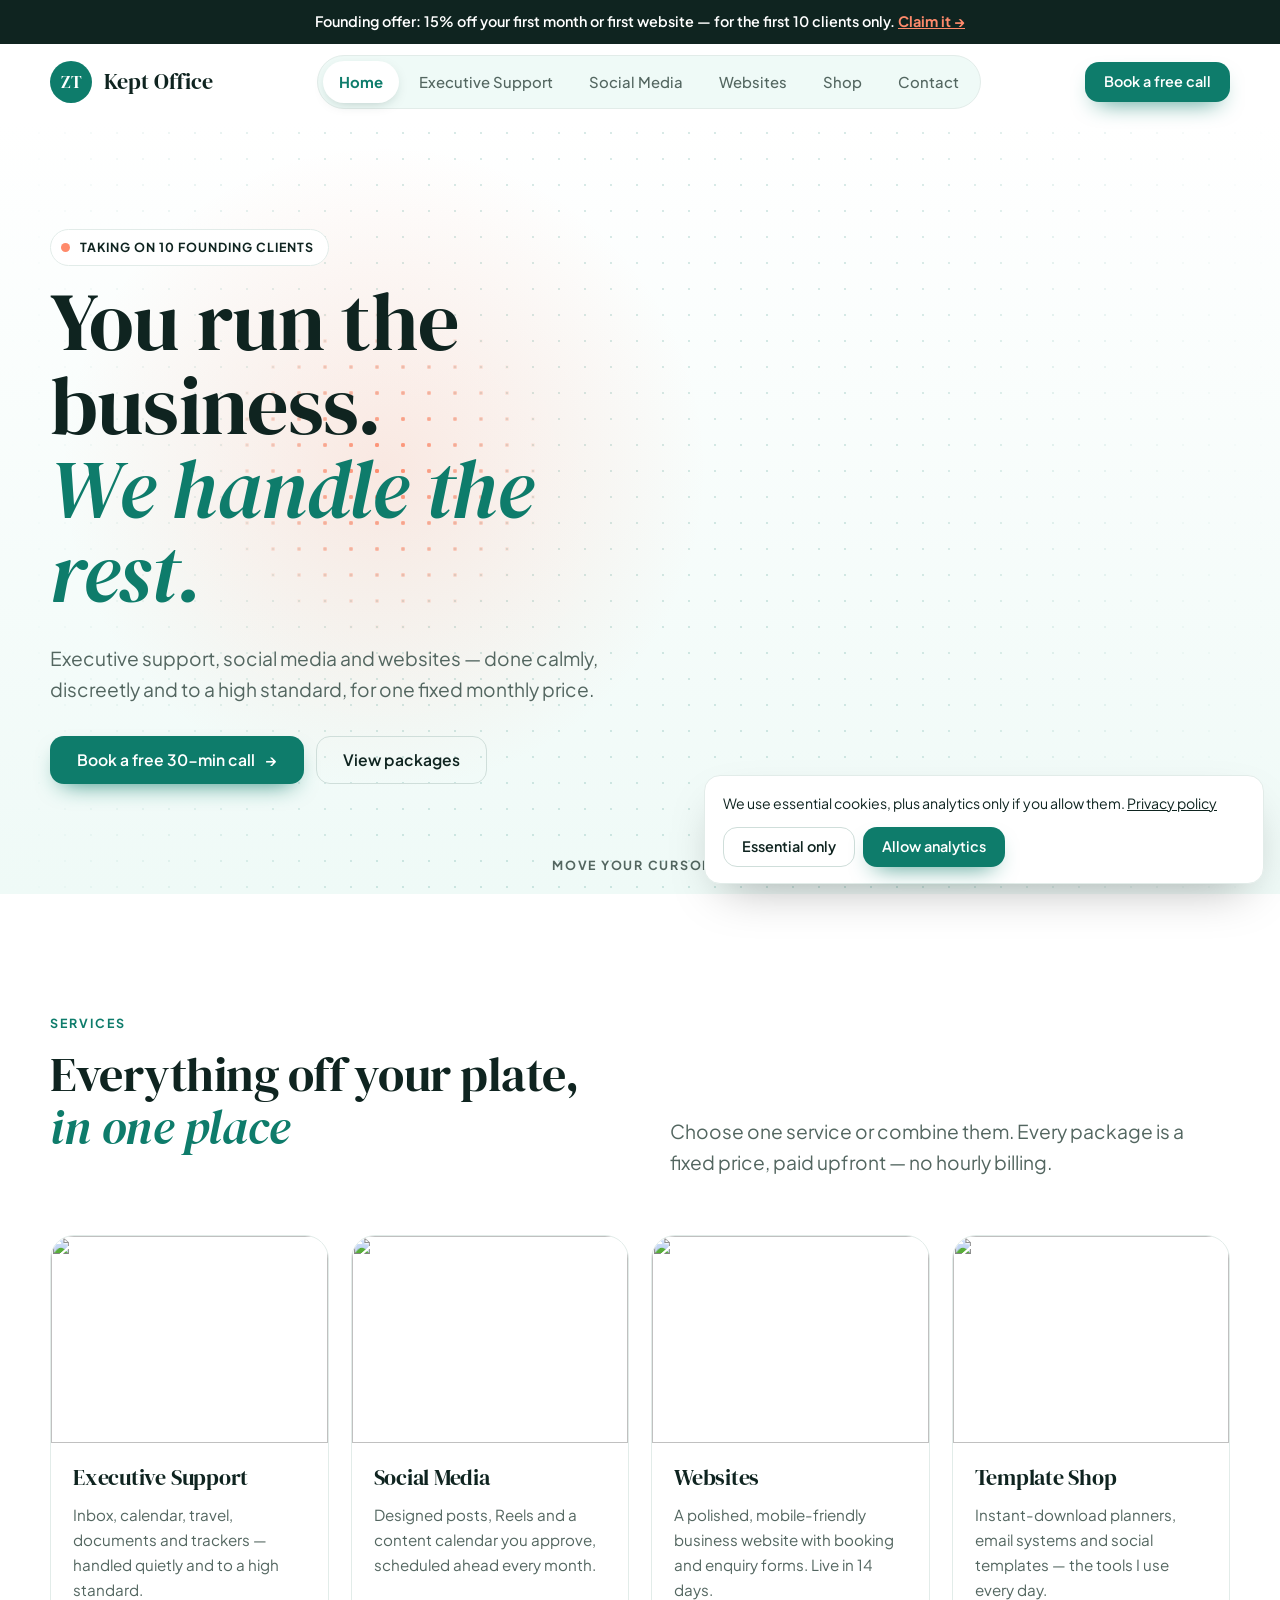
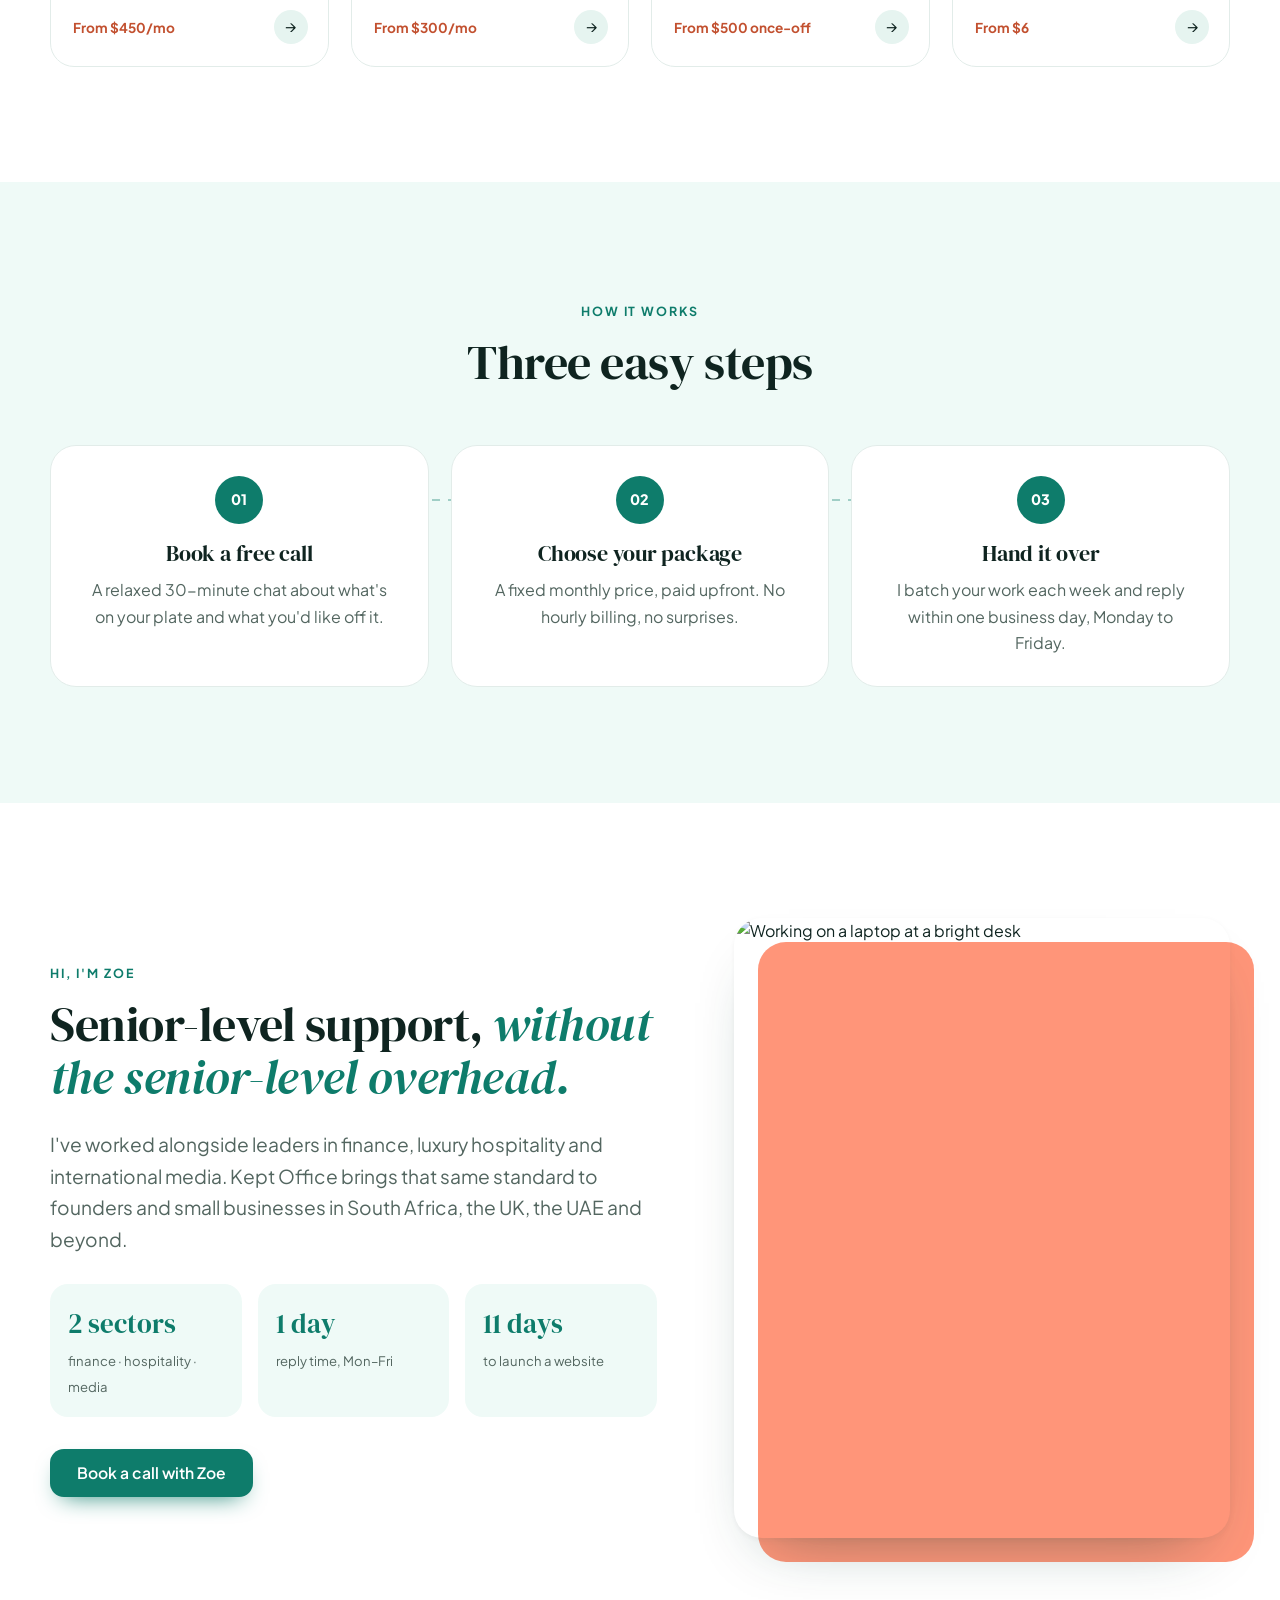
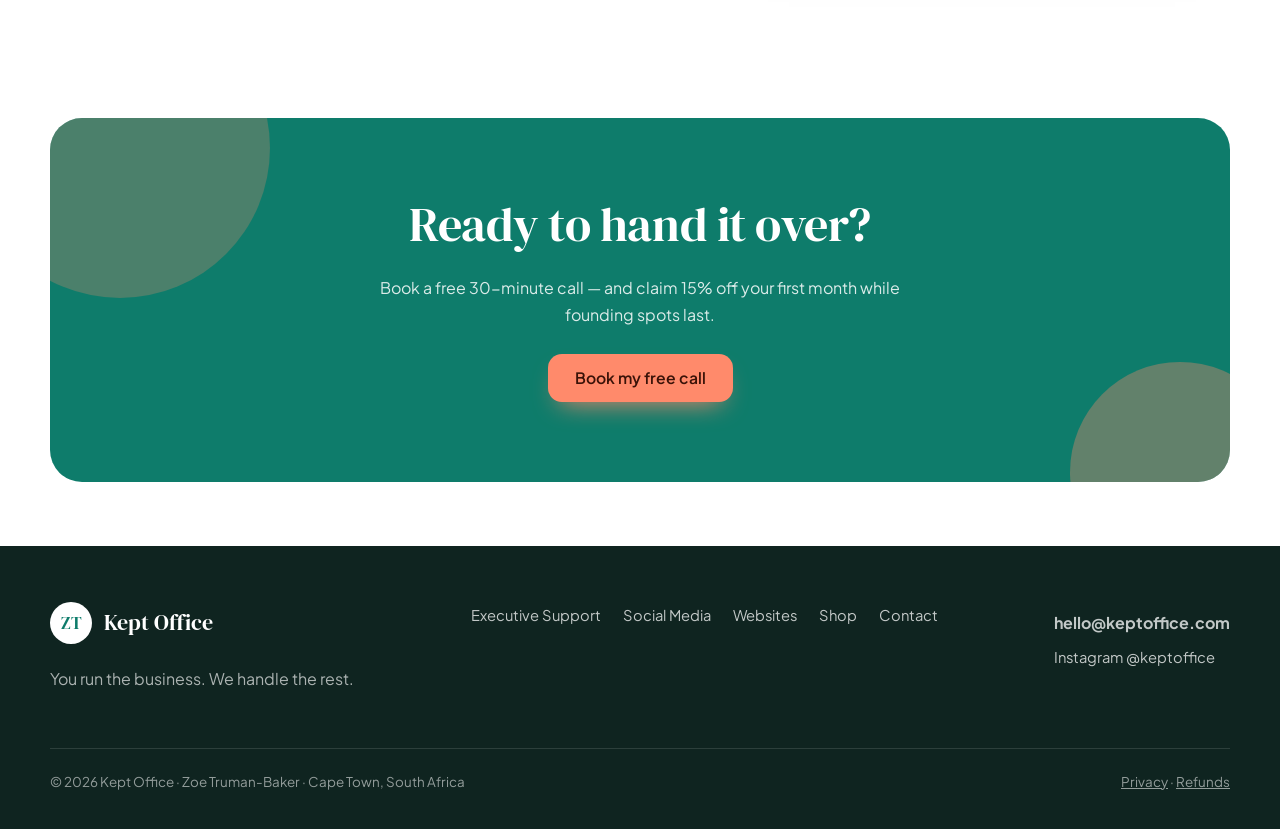
==== option-2-emerald/index.html @ e0695403 "Kept Office website: three design options built from the brief" ====
<!doctype html>
<html lang="en">
<head>
  <meta charset="utf-8">
  <meta name="viewport" content="width=device-width, initial-scale=1">
  <title>Kept Office — Executive, Social Media & Website Support</title>
  <meta name="description" content="Kept Office takes admin, social media and websites off busy business owners' plates. Fixed monthly packages, calm and discreet support from Cape Town. Book a free 30-minute call.">
  <meta property="og:title" content="Kept Office — You run the business. We handle the rest.">
  <meta property="og:description" content="Premium remote executive support, social media management, websites and templates.">
  <meta property="og:type" content="website">
  <meta name="theme-color" content="#0E7C6B">
  <link rel="icon" href="data:image/svg+xml,%3Csvg xmlns='http://www.w3.org/2000/svg' viewBox='0 0 48 48'%3E%3Ccircle cx='24' cy='24' r='24' fill='%230E7C6B'/%3E%3Ctext x='24' y='31' text-anchor='middle' font-family='Georgia' font-size='19' fill='%23fff'%3EZT%3C/text%3E%3C/svg%3E">
  <link rel="preconnect" href="https://fonts.googleapis.com">
  <link rel="preconnect" href="https://fonts.gstatic.com" crossorigin>
  <link href="https://fonts.googleapis.com/css2?family=DM+Serif+Display:ital@0;1&family=Plus+Jakarta+Sans:wght@400;500;600;700;800&display=swap" rel="stylesheet">
  <link rel="stylesheet" href="../shared/base.css">
  <link rel="stylesheet" href="styles.css">
</head>
<body>
  <a class="skip" href="#main">Skip to content</a>

  <div class="offer"><span data-offer></span> <a href="#contact" data-tab-link="contact">Claim it →</a></div>

  <header class="header">
    <div class="wrap header__row">
      <a class="logo" href="#home" data-tab-link="home" aria-label="Kept Office home">
        <svg class="logo__mark" viewBox="0 0 48 48" aria-hidden="true"><circle cx="24" cy="24" r="24" fill="currentColor"/><text x="24" y="30.5" text-anchor="middle" font-family="DM Serif Display, Georgia, serif" font-size="19" fill="#fff">ZT</text></svg>
        <span class="logo__word">Kept Office</span>
      </a>
      <nav class="nav" aria-label="Main">
        <ul>
          <li><a href="#home" data-tab-link="home">Home</a></li>
          <li><a href="#executive" data-tab-link="executive">Executive Support</a></li>
          <li><a href="#social" data-tab-link="social">Social Media</a></li>
          <li><a href="#websites" data-tab-link="websites">Websites</a></li>
          <li><a href="#shop" data-tab-link="shop">Shop</a></li>
          <li><a href="#contact" data-tab-link="contact">Contact</a></li>
        </ul>
      </nav>
      <a class="btn btn--primary btn--sm header__cta" href="#contact" data-tab-link="contact">Book a free call</a>
      <button class="nav-toggle" aria-label="Menu" aria-expanded="false"><span></span></button>
    </div>
  </header>

  <main id="main">
    <!-- ================= HOME ================= -->
    <section data-panel="home" data-title="Home">
      <!-- Interactive hero: spotlight lens + parallax cards follow the cursor -->
      <div class="hx" id="hx">
        <div class="hx__dots" aria-hidden="true"></div>
        <div class="hx__dots hx__dots--lit" aria-hidden="true"></div>
        <div class="hx__glow" aria-hidden="true"></div>

        <div class="wrap hx__inner">
          <div class="hx__content">
            <span class="eyebrow hx__eyebrow"><span class="pulse"></span> Taking on 10 founding clients</span>
            <h1 class="hx__title">You run the business. <em>We handle the rest.</em></h1>
            <p class="lede hx__lede">Executive support, social media and websites — done calmly, discreetly and to a high standard, for one fixed monthly price.</p>
            <div class="btn-row hx__btns">
              <a class="btn btn--primary" href="#contact" data-tab-link="contact">Book a free 30-min call <span aria-hidden="true">→</span></a>
              <a class="btn btn--ghost" href="#executive" data-tab-link="executive">View packages</a>
            </div>
          </div>
        </div>

        <!-- inverted copy of the text, revealed inside the cursor lens -->
        <div class="hx__lens" aria-hidden="true"><div class="wrap hx__inner" data-lens-slot></div></div>

        <div class="hx__cards" aria-hidden="true">
          <figure class="hx__card hx__card--1" data-depth="28"><img src="https://images.unsplash.com/photo-1497215728101-856f4ea42174?auto=format&fit=crop&w=700&q=80" alt=""></figure>
          <figure class="hx__card hx__card--2" data-depth="-18"><img src="https://images.unsplash.com/photo-1611162617213-7d7a39e9b1d7?auto=format&fit=crop&w=600&q=80" alt=""></figure>
          <figure class="hx__card hx__card--3" data-depth="40"><img src="https://images.unsplash.com/photo-1484480974693-6ca0a78fb36b?auto=format&fit=crop&w=600&q=80" alt=""></figure>
          <div class="hx__chip hx__chip--a" data-depth="-34"><b>✓</b> Inbox at zero</div>
          <div class="hx__chip hx__chip--b" data-depth="22"><b>16</b> posts scheduled</div>
          <div class="hx__chip hx__chip--c" data-depth="-12"><b>14</b> days to a new website</div>
        </div>
        <p class="hx__hint" aria-hidden="true">Move your cursor ✦</p>
      </div>

      <section class="section">
        <div class="wrap">
          <div class="section-head split-head">
            <div><span class="eyebrow">Services</span><h2>Everything off your plate, <em>in one place</em></h2></div>
            <p class="lede">Choose one service or combine them. Every package is a fixed price, paid upfront — no hourly billing.</p>
          </div>
          <div class="services" data-render="services"></div>
        </div>
      </section>

      <section class="section section--mint">
        <div class="wrap">
          <div class="section-head section-head--center"><span class="eyebrow">How it works</span><h2>Three easy steps</h2></div>
          <ol class="steps steps--line" data-render="steps"></ol>
        </div>
      </section>

      <section class="section">
        <div class="wrap about">
          <div class="about__copy" data-reveal>
            <span class="eyebrow">Hi, I'm Zoe</span>
            <h2>Senior-level support, <em>without the senior-level overhead.</em></h2>
            <p class="lede">I've worked alongside leaders in finance, luxury hospitality and international media. Kept Office brings that same standard to founders and small businesses in South Africa, the UK, the UAE and beyond.</p>
            <div class="stats">
              <div><b data-count="3" data-suffix=" sectors">0</b><span>finance · hospitality · media</span></div>
              <div><b data-count="1" data-suffix=" day">0</b><span>reply time, Mon–Fri</span></div>
              <div><b data-count="14" data-suffix=" days">0</b><span>to launch a website</span></div>
            </div>
            <a class="btn btn--primary" href="#contact" data-tab-link="contact">Book a call with Zoe</a>
          </div>
          <div class="about__img" data-reveal style="--d:120ms">
            <img src="https://images.unsplash.com/photo-1486312338219-ce68d2c6f44d?auto=format&fit=crop&w=1000&q=80" alt="Working on a laptop at a bright desk" loading="lazy">
          </div>
        </div>
      </section>

      <section class="section section--tight">
        <div class="wrap">
          <div class="cta-band" data-reveal>
            <h2>Ready to hand it over?</h2>
            <p>Book a free 30-minute call — and claim 15% off your first month while founding spots last.</p>
            <a class="btn btn--coral" href="#contact" data-tab-link="contact">Book my free call</a>
          </div>
        </div>
      </section>
    </section>

    <!-- ================= EXECUTIVE ================= -->
    <section data-panel="executive" data-title="Executive Support" hidden>
      <div class="page-hero">
        <div class="wrap page-hero__grid">
          <div>
            <span class="eyebrow">Executive Support</span>
            <h1>Your inbox, calendar and paperwork — <em>handled.</em></h1>
            <p class="lede">Fixed monthly packages, paid upfront. Replies within one business day, Monday to Friday.</p>
          </div>
          <div class="page-hero__img"><img src="https://images.unsplash.com/photo-1556761175-5973dc0f32e7?auto=format&fit=crop&w=900&q=80" alt="A business meeting around a table" loading="lazy"></div>
        </div>
      </div>
      <section class="section section--top0">
        <div class="wrap">
          <div class="packages" data-render="packages" data-service="executive"></div>
          <p class="note">Prices in US dollars; rand shown at about R16.80 per dollar. Month to month — cancel any time before your next month.</p>
        </div>
      </section>
      <section class="section section--mint">
        <div class="wrap faq-wrap">
          <div class="section-head"><span class="eyebrow">Good to know</span><h2>Questions, answered</h2></div>
          <div class="faq" data-render="faq" data-service="executive"></div>
        </div>
      </section>
    </section>

    <!-- ================= SOCIAL ================= -->
    <section data-panel="social" data-title="Social Media" hidden>
      <div class="page-hero">
        <div class="wrap page-hero__grid">
          <div>
            <span class="eyebrow">Social Media Management</span>
            <h1>Show up every week, <em>without lifting a finger.</em></h1>
            <p class="lede">Designed posts, Reels and captions planned a month ahead — you approve, I schedule.</p>
          </div>
          <div class="page-hero__img"><img src="https://images.unsplash.com/photo-1460925895917-afdab827c52f?auto=format&fit=crop&w=900&q=80" alt="Analytics charts on a laptop" loading="lazy"></div>
        </div>
      </div>
      <section class="section section--top0">
        <div class="wrap">
          <div class="packages" data-render="packages" data-service="social"></div>
          <p class="note">Prices in US dollars; rand shown at about R16.80 per dollar. Ad spend for Premium is paid separately.</p>
        </div>
      </section>
      <section class="section section--mint">
        <div class="wrap faq-wrap">
          <div class="section-head"><span class="eyebrow">Good to know</span><h2>Questions, answered</h2></div>
          <div class="faq" data-render="faq" data-service="social"></div>
        </div>
      </section>
    </section>

    <!-- ================= WEBSITES ================= -->
    <section data-panel="websites" data-title="Websites" hidden>
      <div class="page-hero">
        <div class="wrap page-hero__grid">
          <div>
            <span class="eyebrow">Website Design</span>
            <h1>A beautiful website, <em>live in 14 days.</em></h1>
            <p class="lede">One clear price. Mobile-friendly, easy for you to edit, and built to bring you enquiries.</p>
          </div>
          <div class="page-hero__img"><img src="https://images.unsplash.com/photo-1467232004584-a241de8bcf5d?auto=format&fit=crop&w=900&q=80" alt="A website design on a laptop screen" loading="lazy"></div>
        </div>
      </div>
      <section class="section section--top0">
        <div class="wrap web-grid">
          <div class="packages packages--single" data-render="packages" data-service="websites"></div>
          <div>
            <h3>Add-ons</h3>
            <p class="muted">Optional extras on top of your website.</p>
            <ul class="addons" data-render="addons"></ul>
          </div>
        </div>
      </section>
      <section class="section section--mint">
        <div class="wrap">
          <div class="section-head"><span class="eyebrow">Sample websites</span><h2>Recent sample builds</h2><p class="lede">Three very different sites for fictional businesses — open one to explore it in full.</p></div>
          <div class="samples" data-render="samples"></div>
        </div>
      </section>
      <section class="section">
        <div class="wrap faq-wrap">
          <div class="section-head"><span class="eyebrow">Good to know</span><h2>Questions, answered</h2></div>
          <div class="faq" data-render="faq" data-service="websites"></div>
        </div>
      </section>
    </section>

    <!-- ================= SHOP ================= -->
    <section data-panel="shop" data-title="Shop" hidden>
      <div class="page-hero page-hero--center">
        <div class="wrap">
          <span class="eyebrow">The Shop</span>
          <h1>Templates that <em>run themselves.</em></h1>
          <p class="lede">Instant downloads from $6 — the same planners, trackers and templates I use with clients.</p>
        </div>
      </div>
      <section class="section section--top0">
        <div class="wrap">
          <h2 class="h-sm">Bundles</h2>
          <div class="bundles" data-render="bundles"></div>
        </div>
      </section>
      <section class="section section--mint">
        <div class="wrap">
          <div class="shop-head"><h2 class="h-sm">All templates</h2><div class="filters" data-render="filters"></div></div>
          <div class="products" data-render="products"></div>
        </div>
      </section>
      <section class="section">
        <div class="wrap">
          <div class="lead">
            <div><span class="eyebrow">Free download</span><h2>Get the content calendar free</h2><p>A ready-to-use monthly planner for your posts. Pop in your email and it's yours.</p></div>
            <form data-form="lead" novalidate>
              <label class="sr-only" for="lead-email-2">Email address</label>
              <input id="lead-email-2" type="email" name="email" placeholder="Your email address" required autocomplete="email">
              <button class="btn btn--coral" type="submit">Send it to me</button>
              <p class="form__status" role="status"></p>
            </form>
          </div>
        </div>
      </section>
    </section>

    <!-- ================= CONTACT ================= -->
    <section data-panel="contact" data-title="Contact" hidden>
      <div class="page-hero page-hero--center">
        <div class="wrap">
          <span class="eyebrow">Contact</span>
          <h1>Let's make your week <em>lighter.</em></h1>
          <p class="lede">Book a free 30-minute discovery call, or send a message. I reply within one business day.</p>
        </div>
      </div>
      <section class="section section--top0">
        <div class="wrap contact">
          <div class="card card--emerald">
            <h2 class="h-sm">Book a free 30-minute call</h2>
            <p>Pick a time that suits you. We'll talk about what's on your plate and which package fits.</p>
            <div class="booking__slots" aria-hidden="true"><span>Mon 10:00</span><span>Tue 14:30</span><span>Wed 09:00</span><span>Thu 11:00</span><span>Fri 13:00</span><span>More…</span></div>
            <a class="btn btn--coral" data-booking href="#">Open the booking calendar</a>
            <hr>
            <p class="small">Prefer email?</p>
            <a class="contact__email" data-email href="#"></a>
          </div>
          <div class="card">
            <h2 class="h-sm">Send a message</h2>
            <form class="form" data-form="contact">
              <div class="form__row">
                <div class="field"><label for="c2-name">Your name</label><input id="c2-name" name="name" required autocomplete="name"></div>
                <div class="field"><label for="c2-email">Email</label><input id="c2-email" type="email" name="email" required autocomplete="email"></div>
              </div>
              <div class="field"><label for="c2-company">Business name <span class="muted">(optional)</span></label><input id="c2-company" name="company" autocomplete="organization"></div>
              <div class="field"><label for="c2-topic">I'm interested in</label><select id="c2-topic" name="topic" data-render="topics"></select></div>
              <div class="field"><label for="c2-msg">Message</label><textarea id="c2-msg" name="message" required placeholder="A little about your business and what you'd like help with"></textarea></div>
              <button class="btn btn--primary" type="submit">Send message</button>
              <p class="form__status" role="status"></p>
            </form>
          </div>
        </div>
      </section>
    </section>
  </main>

  <footer class="footer">
    <div class="wrap">
      <div class="footer__row">
        <div>
          <a class="logo" href="#home" data-tab-link="home">
            <svg class="logo__mark" viewBox="0 0 48 48" aria-hidden="true"><circle cx="24" cy="24" r="24" fill="currentColor"/><text x="24" y="30.5" text-anchor="middle" font-family="DM Serif Display, Georgia, serif" font-size="19" fill="#0E7C6B">ZT</text></svg>
            <span class="logo__word">Kept Office</span>
          </a>
          <p class="footer__tag">You run the business. We handle the rest.</p>
        </div>
        <ul class="footer__links">
          <li><a href="#executive" data-tab-link="executive">Executive Support</a></li>
          <li><a href="#social" data-tab-link="social">Social Media</a></li>
          <li><a href="#websites" data-tab-link="websites">Websites</a></li>
          <li><a href="#shop" data-tab-link="shop">Shop</a></li>
          <li><a href="#contact" data-tab-link="contact">Contact</a></li>
        </ul>
        <div>
          <a class="contact__email" data-email href="#"></a><br>
          <a class="footer__ig" href="https://instagram.com/keptoffice" target="_blank" rel="noopener">Instagram @keptoffice</a>
        </div>
      </div>
      <div class="footer__base">
        <span>© <span data-year></span> Kept Office · Zoe Truman-Baker · Cape Town, South Africa</span>
        <span><a href="#" data-policy="privacy">Privacy</a> · <a href="#" data-policy="refund">Refunds</a></span>
      </div>
    </div>
  </footer>

  <script src="../shared/content.js"></script>
  <script src="../shared/app.js"></script>
  <script src="hero.js"></script>
</body>
</html>
---- shared/base.css ----
/* =========================================================
   Kept Office — shared base styles
   Each design option sets the tokens in :root and adds its own look.
   ========================================================= */
*,
*::before,
*::after { box-sizing: border-box; }
[hidden] { display: none !important; }
html { -webkit-text-size-adjust: 100%; scroll-padding-top: 90px; }
body {
  margin: 0;
  font-family: "Plus Jakarta Sans", system-ui, -apple-system, "Segoe UI", sans-serif;
  font-size: 1rem;
  line-height: 1.65;
  color: var(--ink);
  background: var(--bg);
  -webkit-font-smoothing: antialiased;
  overflow-x: hidden;
}
body.modal-open { overflow: hidden; }
img, svg { display: block; max-width: 100%; }
img { height: auto; }
a { color: inherit; }
button { font: inherit; color: inherit; cursor: pointer; }
h1, h2, h3, h4 { font-family: "DM Serif Display", Georgia, serif; font-weight: 400; line-height: 1.12; margin: 0 0 .5em; letter-spacing: -.01em; }
h1 { font-size: clamp(2.6rem, 6vw, 4.6rem); }
h2 { font-size: clamp(2rem, 4vw, 3rem); }
h3 { font-size: 1.45rem; }
p { margin: 0 0 1em; }
:focus-visible { outline: 3px solid var(--focus, var(--accent)); outline-offset: 3px; border-radius: 6px; }
[tabindex="-1"]:focus { outline: none; }

.wrap { width: min(1180px, 100% - 32px); margin-inline: auto; }
.section { padding: clamp(64px, 9vw, 120px) 0; }
.eyebrow { display: inline-block; font-size: .78rem; font-weight: 700; letter-spacing: .16em; text-transform: uppercase; color: var(--accent); margin-bottom: 14px; }
.lede { font-size: clamp(1.05rem, 1.6vw, 1.2rem); color: var(--muted); max-width: 60ch; }
.section-head { max-width: 680px; margin-bottom: clamp(36px, 5vw, 56px); }
.section-head--center { text-align: center; margin-inline: auto; }
.section-head--center .lede { margin-inline: auto; }
.muted { color: var(--muted); }
.small { font-size: .88rem; }
.h-sm { font-size: clamp(1.6rem, 2.6vw, 2.1rem); }
.sr-only { position: absolute; width: 1px; height: 1px; padding: 0; margin: -1px; overflow: hidden; clip: rect(0,0,0,0); white-space: nowrap; border: 0; }
.section--tight { padding: clamp(32px, 5vw, 64px) 0; }
.section--top0 { padding-top: 0; }
.page-hero--center { text-align: center; }
.page-hero--center h1, .page-hero--center .lede { margin-inline: auto; }
.page-hero__grid { display: grid; grid-template-columns: 1.2fr .8fr; gap: 48px; align-items: center; }
.page-hero__img { border-radius: var(--radius); overflow: hidden; aspect-ratio: 4 / 3; box-shadow: var(--shadow-lg); }
.page-hero__img img { width: 100%; height: 100%; object-fit: cover; }
@media (max-width: 860px) { .page-hero__grid { grid-template-columns: 1fr; gap: 28px; } }
.web-grid { display: grid; grid-template-columns: 1fr 1fr; gap: 40px; align-items: start; }
.web-grid .packages--single { max-width: none; }
@media (max-width: 860px) { .web-grid { grid-template-columns: 1fr; } }
.shop-head { display: flex; flex-wrap: wrap; justify-content: space-between; align-items: center; gap: 8px 24px; margin-bottom: 8px; }
.shop-head .h-sm { margin: 0 0 28px; }
hr { border: 0; border-top: 1px solid var(--line); margin: 26px 0; }
.skip { position: absolute; left: -9999px; top: 8px; z-index: 999; background: var(--ink); color: var(--bg); padding: 10px 16px; border-radius: 8px; }
.skip:focus { left: 8px; }

/* ---------- Buttons ---------- */
.btn {
  display: inline-flex; align-items: center; justify-content: center; gap: 10px;
  min-height: 48px; padding: 0 26px; border-radius: var(--btn-radius, 999px);
  font-weight: 600; font-size: .98rem; text-decoration: none; border: 1.5px solid transparent;
  transition: transform .25s ease, background .25s ease, color .25s ease, box-shadow .25s ease, border-color .25s ease;
  white-space: nowrap;
}
.btn:hover { transform: translateY(-2px); }
.btn:active { transform: translateY(0); }
.btn--primary { background: var(--accent); color: var(--accent-ink); box-shadow: 0 10px 24px -12px var(--accent); }
.btn--primary:hover { background: var(--accent-hover, var(--accent)); box-shadow: 0 16px 30px -12px var(--accent); }
.btn--ghost { background: transparent; color: var(--ink); border-color: var(--line-strong, var(--line)); }
.btn--ghost:hover { border-color: var(--ink); }
.btn--sm { min-height: 40px; padding: 0 18px; font-size: .9rem; }
.btn-row { display: flex; flex-wrap: wrap; gap: 12px; }

/* ---------- Logo ---------- */
.logo { display: inline-flex; align-items: center; gap: 12px; text-decoration: none; color: var(--ink); }
.logo__mark { width: 42px; height: 42px; flex: none; }
.logo__word { font-family: "DM Serif Display", Georgia, serif; font-size: 1.35rem; line-height: 1; }
.logo__word small { display: block; font-family: "Plus Jakarta Sans", sans-serif; font-size: .62rem; letter-spacing: .22em; text-transform: uppercase; color: var(--muted); margin-top: 4px; }

/* ---------- Header + tab nav ---------- */
.header { position: sticky; top: 0; z-index: 50; background: var(--header-bg, var(--bg)); transition: box-shadow .3s ease, background .3s ease; }
.header.is-scrolled { box-shadow: 0 8px 30px -18px rgba(0,0,0,.25); }
.header__row { display: flex; align-items: center; justify-content: space-between; gap: 20px; min-height: 76px; }
.nav ul { list-style: none; margin: 0; padding: 0; display: flex; gap: 4px; }
.nav a { display: block; padding: 10px 14px; border-radius: 999px; text-decoration: none; font-size: .93rem; font-weight: 500; color: var(--muted); transition: color .2s, background .2s; }
.nav a:hover { color: var(--ink); }
.nav a.is-active { color: var(--ink); font-weight: 700; }
.nav-toggle { display: none; width: 46px; height: 46px; border-radius: 12px; border: 1px solid var(--line); background: var(--surface); align-items: center; justify-content: center; }
.nav-toggle span, .nav-toggle span::before, .nav-toggle span::after { display: block; width: 20px; height: 2px; background: var(--ink); border-radius: 2px; position: relative; transition: transform .3s, background .3s; }
.nav-toggle span::before, .nav-toggle span::after { content: ""; position: absolute; left: 0; }
.nav-toggle span::before { top: -6px; }
.nav-toggle span::after { top: 6px; }
.nav-open .nav-toggle span { background: transparent; }
.nav-open .nav-toggle span::before { transform: translateY(6px) rotate(45deg); }
.nav-open .nav-toggle span::after { transform: translateY(-6px) rotate(-45deg); }
.header__cta { flex: none; }

@media (max-width: 980px) {
  .nav-toggle { display: inline-flex; }
  .header__cta { display: none; }
  .nav { position: absolute; left: 0; right: 0; top: 100%; background: var(--header-bg, var(--bg)); border-bottom: 1px solid var(--line); box-shadow: 0 20px 30px -20px rgba(0,0,0,.25); max-height: 0; overflow: hidden; transition: max-height .4s ease; }
  .nav-open .nav { max-height: 80vh; }
  .nav ul { flex-direction: column; padding: 8px 16px 20px; }
  .nav a { padding: 14px 12px; font-size: 1.05rem; border-radius: 10px; }
}

/* ---------- Offer banner ---------- */
.offer { text-align: center; font-size: .9rem; font-weight: 600; padding: 10px 16px; background: var(--offer-bg, var(--accent)); color: var(--offer-ink, var(--accent-ink)); }
.offer a { font-weight: 700; }

/* ---------- Panels ---------- */
[data-panel].is-active { animation: panelIn .55s cubic-bezier(.2,.7,.2,1) both; }
@keyframes panelIn { from { opacity: 0; transform: translateY(14px); } to { opacity: 1; transform: none; } }
.page-hero { padding: clamp(56px, 8vw, 104px) 0 clamp(32px, 5vw, 56px); }
.page-hero h1 { font-size: clamp(2.4rem, 5.4vw, 4rem); max-width: 16ch; }

/* ---------- Reveal ---------- */
[data-reveal] { opacity: 0; transform: translateY(22px); transition: opacity .7s ease var(--d, 0ms), transform .7s cubic-bezier(.2,.7,.2,1) var(--d, 0ms); }
[data-reveal].is-visible { opacity: 1; transform: none; }

/* ---------- Service cards ---------- */
.services { display: grid; grid-template-columns: repeat(4, 1fr); gap: 22px; }
.svc { position: relative; display: flex; flex-direction: column; text-decoration: none; color: inherit; background: var(--surface); border-radius: var(--radius); overflow: hidden; border: 1px solid var(--line); transition: transform .35s ease, box-shadow .35s ease, border-color .35s; }
.svc:hover { transform: translateY(-6px); box-shadow: var(--shadow-lg); }
.svc__img { aspect-ratio: 4 / 3; overflow: hidden; }
.svc__img img { width: 100%; height: 100%; object-fit: cover; transition: transform .8s ease; }
.svc:hover .svc__img img { transform: scale(1.06); }
.svc__body { padding: 22px 22px 26px; display: flex; flex-direction: column; flex: 1; }
.svc__title { font-size: 1.4rem; }
.svc__text { color: var(--muted); font-size: .95rem; flex: 1; }
.svc__from { font-size: .85rem; font-weight: 700; color: var(--accent); }
.svc__arrow { position: absolute; right: 20px; bottom: 22px; width: 34px; height: 34px; border-radius: 50%; display: grid; place-items: center; background: var(--chip-bg); transition: transform .3s, background .3s, color .3s; }
.svc:hover .svc__arrow { transform: translateX(4px); background: var(--accent); color: var(--accent-ink); }
@media (max-width: 1080px) { .services { grid-template-columns: repeat(2, 1fr); } }
@media (max-width: 560px) { .services { grid-template-columns: 1fr; } }

/* ---------- Steps ---------- */
.steps { list-style: none; padding: 0; margin: 0; display: grid; grid-template-columns: repeat(3, 1fr); gap: 22px; counter-reset: s; }
.step { padding: 30px; border-radius: var(--radius); background: var(--surface); border: 1px solid var(--line); }
.step__n { display: inline-grid; place-items: center; width: 48px; height: 48px; border-radius: 50%; background: var(--chip-bg); color: var(--accent); font-weight: 800; font-size: .9rem; margin-bottom: 18px; }
.step__title { font-size: 1.35rem; }
.step__text { color: var(--muted); margin: 0; }
@media (max-width: 860px) { .steps { grid-template-columns: 1fr; } }

/* ---------- Packages ---------- */
.packages { display: grid; grid-template-columns: repeat(3, 1fr); gap: 22px; align-items: stretch; }
.packages--single { grid-template-columns: minmax(0, 1fr); max-width: 560px; }
.pkg { position: relative; display: flex; flex-direction: column; padding: 34px 30px 30px; border-radius: var(--radius); background: var(--surface); border: 1px solid var(--line); transition: transform .35s ease, box-shadow .35s ease; }
.pkg:hover { transform: translateY(-4px); box-shadow: var(--shadow-lg); }
.pkg--featured { border-color: var(--accent); box-shadow: var(--shadow-lg); }
.pkg__badge { position: absolute; top: -13px; left: 30px; padding: 5px 14px; border-radius: 999px; font-size: .74rem; font-weight: 700; letter-spacing: .06em; text-transform: uppercase; background: var(--accent); color: var(--accent-ink); }
.pkg__name { font-size: 1.6rem; margin-bottom: 10px; }
.pkg__price { margin: 0; display: flex; align-items: baseline; gap: 4px; }
.pkg__amt { font-family: "DM Serif Display", Georgia, serif; font-size: 3rem; line-height: 1; }
.pkg__per { color: var(--muted); font-weight: 500; }
.pkg__zar { color: var(--muted); font-size: .88rem; margin: 6px 0 22px; }
.pkg__list { list-style: none; padding: 22px 0 0; margin: 0 0 26px; border-top: 1px solid var(--line); display: grid; gap: 11px; flex: 1; }
.pkg__list li { position: relative; padding-left: 28px; font-size: .95rem; }
.pkg__list li::before { content: ""; position: absolute; left: 0; top: .32em; width: 17px; height: 17px; border-radius: 50%; background: var(--chip-bg) url("data:image/svg+xml,%3Csvg xmlns='http://www.w3.org/2000/svg' viewBox='0 0 16 16'%3E%3Cpath d='M4 8.5l2.5 2.5L12 5.5' fill='none' stroke='%23000' stroke-width='2' stroke-linecap='round' stroke-linejoin='round' opacity='.75'/%3E%3C/svg%3E") center/12px no-repeat; }
.pkg__cta { width: 100%; }
.note { font-size: .9rem; color: var(--muted); margin-top: 22px; }
@media (max-width: 980px) { .packages { grid-template-columns: 1fr; max-width: 560px; } }

/* ---------- FAQ ---------- */
.faq { display: grid; gap: 12px; max-width: 820px; }
.faq__item { border-radius: calc(var(--radius) * .7); background: var(--surface); border: 1px solid var(--line); overflow: hidden; }
.faq__item summary { list-style: none; display: flex; align-items: center; justify-content: space-between; gap: 18px; padding: 20px 24px; cursor: pointer; font-weight: 600; }
.faq__item summary::-webkit-details-marker { display: none; }
.faq__icon { position: relative; flex: none; width: 28px; height: 28px; border-radius: 50%; background: var(--chip-bg); }
.faq__icon::before, .faq__icon::after { content: ""; position: absolute; inset: 0; margin: auto; width: 11px; height: 2px; background: var(--accent); border-radius: 2px; transition: transform .3s; }
.faq__icon::after { transform: rotate(90deg); }
.faq__item[open] .faq__icon::after { transform: rotate(0); }
.faq__a { padding: 0 24px 20px; color: var(--muted); }
.faq__a p { margin: 0; }

/* ---------- Add-ons ---------- */
.addons { list-style: none; margin: 0; padding: 0; display: grid; gap: 10px; }
.addon { display: grid; grid-template-columns: 1fr auto; align-items: baseline; gap: 2px 16px; padding: 16px 20px; border-radius: calc(var(--radius) * .6); background: var(--surface); border: 1px solid var(--line); }
.addon__price { font-weight: 700; }
.addon__zar { grid-column: 2; text-align: right; color: var(--muted); font-size: .8rem; }

/* ---------- Sample sites in browser frames ---------- */
.samples { display: grid; grid-template-columns: repeat(3, 1fr); gap: 26px; }
.sample { display: block; text-decoration: none; color: inherit; }
.browser { border-radius: 14px; overflow: hidden; background: var(--surface); box-shadow: var(--shadow-lg); border: 1px solid var(--line); transition: transform .4s ease, box-shadow .4s ease; }
.sample:hover .browser { transform: translateY(-6px) rotate(-.4deg); }
.browser__bar { display: flex; align-items: center; gap: 6px; padding: 10px 12px; background: var(--chip-bg); }
.browser__bar i { width: 10px; height: 10px; border-radius: 50%; background: rgba(0,0,0,.18); }
.browser__bar i:nth-child(1) { background: #ff6058; } .browser__bar i:nth-child(2) { background: #ffbd2e; } .browser__bar i:nth-child(3) { background: #28c940; }
.browser__url { margin-left: 10px; flex: 1; font-size: .72rem; color: var(--muted); background: var(--surface); border-radius: 6px; padding: 3px 10px; overflow: hidden; text-overflow: ellipsis; white-space: nowrap; }
.browser__view { position: relative; aspect-ratio: 16 / 11; overflow: hidden; }
.browser__view img { width: 100%; height: 100%; object-fit: cover; transition: transform 6s ease; }
.sample:hover .browser__view img { transform: scale(1.08) translateY(-3%); }
.browser__mock { position: absolute; inset: 0; display: flex; flex-direction: column; justify-content: space-between; padding: 14px 16px 18px; color: #fff; background: linear-gradient(180deg, rgba(0,0,0,.45), transparent 35%, transparent 55%, rgba(0,0,0,.55)); }
.browser__nav { display: flex; justify-content: space-between; align-items: center; font-size: .72rem; gap: 8px; }
.browser__nav b { font-family: "DM Serif Display", serif; font-weight: 400; font-size: 1rem; }
.browser__head { font-family: "DM Serif Display", serif; font-size: 1.45rem; line-height: 1.1; margin: 0; max-width: 14ch; }
.sample__meta { padding: 18px 4px 0; }
.sample__meta h3 { margin-bottom: 2px; }
.sample__meta p { color: var(--muted); font-size: .9rem; margin-bottom: 8px; }
.sample__cta { font-weight: 700; font-size: .9rem; color: var(--accent); }
.sample--soon .sample__cta { color: var(--muted); }
@media (max-width: 980px) { .samples { grid-template-columns: 1fr; max-width: 520px; } }

/* ---------- Shop ---------- */
.bundles { display: grid; grid-template-columns: repeat(3, 1fr); gap: 22px; }
.bundle { position: relative; display: flex; flex-direction: column; border-radius: var(--radius); background: var(--surface); border: 1px solid var(--line); overflow: hidden; }
.bundle--featured { border-color: var(--accent); box-shadow: var(--shadow-lg); }
.bundle__preview { aspect-ratio: 300 / 170; overflow: hidden; }
.bundle__preview svg { width: 100%; height: 100%; }
.bundle__body { position: relative; padding: 26px; display: flex; flex-direction: column; flex: 1; }
.bundle__body .pkg__badge { top: -13px; left: 26px; }
.bundle__name { font-size: 1.4rem; }
.bundle__price { margin: 0 0 14px; }
.bundle__price strong { font-family: "DM Serif Display", serif; font-weight: 400; font-size: 2rem; }
.bundle__price s { color: var(--muted); margin-left: 6px; }
.bundle__list { margin: 0 0 22px; padding-left: 18px; color: var(--muted); font-size: .93rem; flex: 1; }
@media (max-width: 980px) { .bundles { grid-template-columns: 1fr; max-width: 560px; } }

.filters { display: flex; flex-wrap: wrap; gap: 10px; margin-bottom: 28px; }
.chip { min-height: 42px; padding: 0 18px; border-radius: 999px; border: 1px solid var(--line-strong, var(--line)); background: var(--surface); font-weight: 600; font-size: .9rem; transition: background .2s, color .2s, border-color .2s; }
.chip:hover { border-color: var(--ink); }
.chip.is-active { background: var(--ink); color: var(--bg); border-color: var(--ink); }

.products { display: grid; grid-template-columns: repeat(auto-fill, minmax(230px, 1fr)); gap: 20px; }
.prod { display: flex; flex-direction: column; text-align: left; padding: 0; border-radius: var(--radius); background: var(--surface); border: 1px solid var(--line); overflow: hidden; transition: transform .3s ease, box-shadow .3s ease; }
.prod:hover { transform: translateY(-5px); box-shadow: var(--shadow-lg); }
.prod__preview { display: block; aspect-ratio: 300 / 210; overflow: hidden; }
.prod__preview svg { width: 100%; height: 100%; transition: transform .6s ease; }
.prod:hover .prod__preview svg { transform: scale(1.05); }
.prod__body { display: grid; gap: 4px; padding: 16px 18px 20px; }
.prod__cat { font-size: .72rem; font-weight: 700; letter-spacing: .1em; text-transform: uppercase; color: var(--muted); }
.prod__name { font-weight: 700; line-height: 1.35; }
.prod__price { font-weight: 700; color: var(--accent); }

.lead { display: grid; grid-template-columns: 1.1fr 1fr; gap: 32px; align-items: center; padding: clamp(28px, 5vw, 52px); border-radius: calc(var(--radius) * 1.4); background: var(--lead-bg, var(--chip-bg)); }
.lead h2 { font-size: clamp(1.7rem, 3vw, 2.3rem); }
.lead form { display: flex; flex-wrap: wrap; gap: 10px; }
.lead input { flex: 1 1 220px; }
@media (max-width: 860px) { .lead { grid-template-columns: 1fr; } }

/* ---------- Forms ---------- */
.field { display: grid; gap: 6px; }
.field label { font-size: .86rem; font-weight: 600; }
input, select, textarea {
  width: 100%; font: inherit; color: var(--ink); background: var(--input-bg, var(--surface));
  border: 1.5px solid var(--line-strong, var(--line)); border-radius: 12px; padding: 13px 15px; min-height: 50px;
  transition: border-color .2s, box-shadow .2s;
}
textarea { min-height: 140px; resize: vertical; }
input:focus, select:focus, textarea:focus { outline: none; border-color: var(--accent); box-shadow: 0 0 0 4px var(--ring, rgba(0,0,0,.08)); }
.form { display: grid; gap: 16px; }
.form__row { display: grid; grid-template-columns: 1fr 1fr; gap: 16px; }
.form__status { font-size: .92rem; margin: 0; min-height: 1.4em; }
.form__status[data-state="ok"] { color: var(--ok, #187a4b); }
.form__status[data-state="err"] { color: #b42318; }
@media (max-width: 600px) { .form__row { grid-template-columns: 1fr; } }

/* ---------- Contact ---------- */
.contact { display: grid; grid-template-columns: 1fr 1.15fr; gap: 28px; align-items: start; }
.card { border-radius: var(--radius); background: var(--surface); border: 1px solid var(--line); padding: clamp(24px, 4vw, 40px); }
.booking__slots { display: grid; grid-template-columns: repeat(3, 1fr); gap: 8px; margin: 18px 0 22px; }
.booking__slots span { text-align: center; padding: 10px 6px; border-radius: 10px; background: var(--chip-bg); font-size: .85rem; font-weight: 600; }
.contact__email { display: inline-flex; gap: 10px; align-items: center; font-weight: 700; text-decoration: none; margin-top: 8px; }
@media (max-width: 900px) { .contact { grid-template-columns: 1fr; } }

/* ---------- Footer ---------- */
.footer { padding: 56px 0 36px; }
.footer__row { display: flex; flex-wrap: wrap; justify-content: space-between; gap: 28px; align-items: flex-start; }
.footer__links { display: flex; flex-wrap: wrap; gap: 8px 22px; list-style: none; padding: 0; margin: 0; }
.footer__links a { text-decoration: none; font-size: .92rem; color: var(--muted); }
.footer__links a:hover { color: var(--ink); }
.footer__base { display: flex; flex-wrap: wrap; justify-content: space-between; gap: 12px; margin-top: 40px; padding-top: 22px; border-top: 1px solid var(--line); font-size: .84rem; color: var(--muted); }
.footer__base a { color: inherit; }

/* ---------- Modal ---------- */
.modal { width: min(900px, 100% - 24px); max-height: calc(100vh - 32px); padding: 0; border: 0; border-radius: calc(var(--radius) * 1.2); background: var(--surface); color: var(--ink); box-shadow: 0 40px 80px -30px rgba(0,0,0,.5); }
.modal::backdrop { background: rgba(15, 20, 25, .55); backdrop-filter: blur(4px); }
.modal[open] { animation: modalIn .35s cubic-bezier(.2,.7,.2,1); }
@keyframes modalIn { from { opacity: 0; transform: translateY(18px) scale(.98); } to { opacity: 1; transform: none; } }
.modal__inner { position: relative; }
.modal__close { position: absolute; top: 12px; right: 12px; z-index: 2; width: 42px; height: 42px; border-radius: 50%; border: 0; background: var(--surface); box-shadow: 0 4px 14px rgba(0,0,0,.15); font-size: 1.5rem; line-height: 1; }
.pmodal { display: grid; grid-template-columns: 1.1fr 1fr; }
.pmodal__preview { background: var(--chip-bg); min-height: 320px; }
.pmodal__preview svg { width: 100%; height: 100%; }
.pmodal__info { padding: 36px 32px 32px; }
.pmodal__name { font-size: 2rem; margin: 6px 0 6px; }
.pmodal__price { font-size: 1.5rem; font-weight: 700; color: var(--accent); }
.pmodal__price small { font-size: .85rem; color: var(--muted); font-weight: 500; }
.pmodal__h { font-family: "Plus Jakarta Sans", sans-serif; font-weight: 700; font-size: .8rem; letter-spacing: .12em; text-transform: uppercase; color: var(--muted); }
.pmodal .pkg__list { border: 0; padding-top: 0; }
.pmodal__buy { width: 100%; }
.pmodal__note { font-size: .85rem; color: var(--muted); margin: 12px 0 0; }
.policy { padding: 40px 36px 28px; max-width: 640px; }
.policy__small { font-size: .85rem; color: var(--muted); }
@media (max-width: 720px) { .pmodal { grid-template-columns: 1fr; } .pmodal__preview { min-height: 0; aspect-ratio: 300 / 210; } }

/* ---------- Cookie notice ---------- */
.cookie { position: fixed; left: 16px; right: 16px; bottom: 16px; z-index: 80; max-width: 560px; margin-left: auto; display: flex; flex-wrap: wrap; align-items: center; gap: 12px 18px; padding: 16px 18px; border-radius: 16px; background: var(--surface); border: 1px solid var(--line); box-shadow: 0 20px 50px -20px rgba(0,0,0,.35); font-size: .88rem; transform: translateY(140%); transition: transform .45s cubic-bezier(.2,.7,.2,1); }
.cookie.is-in { transform: none; }
.cookie p { margin: 0; flex: 1 1 240px; }
.cookie__btns { display: flex; gap: 8px; }

@media (prefers-reduced-motion: reduce) {
  *, *::before, *::after { animation-duration: .01ms !important; animation-iteration-count: 1 !important; transition-duration: .01ms !important; scroll-behavior: auto !important; }
}
---- option-2-emerald/styles.css ----
/* =========================================================
   Option 2 — "Emerald & Coral"  ·  the brief's default palette
   with an interactive cursor hero
   ========================================================= */
:root {
  --bg: #ffffff;
  --surface: #ffffff;
  --ink: #0f2420;
  --muted: #536660;
  --line: #e2ece9;
  --line-strong: #cfdeda;
  --accent: #0e7c6b;
  --accent-hover: #0a6658;
  --accent-ink: #ffffff;
  --coral: #ff8a6b;
  --coral-ink: #3a1208;
  --mint: #effaf7;
  --chip-bg: #e6f4f0;
  --lead-bg: #0e7c6b;
  --radius: 26px;
  --btn-radius: 14px;
  --shadow-lg: 0 30px 60px -34px rgba(14, 60, 52, .45), 0 2px 6px rgba(14, 60, 52, .05);
  --ring: rgba(14, 124, 107, .16);
  --offer-bg: #0f2420;
  --offer-ink: #ffffff;
  --pv-a: #0e7c6b; --pv-b: #ff8a6b; --pv-bg: #e6f4f0; --pv-line: #cfe3dd; --pv-paper: #fff;
  --header-bg: rgba(255, 255, 255, .88);
}
.offer a { color: var(--coral); }
.header { backdrop-filter: blur(14px); -webkit-backdrop-filter: blur(14px); }
.header.is-scrolled { box-shadow: 0 1px 0 var(--line), 0 14px 30px -24px rgba(14,60,52,.5); }
.logo__mark { color: var(--accent); }
.footer .logo__mark { color: #fff; }

/* Segmented tab menu */
@media (min-width: 981px) {
  .nav ul { background: var(--mint); padding: 5px; border-radius: 999px; border: 1px solid var(--line); }
  .nav a { padding: 9px 16px; }
  .nav a.is-active { background: #fff; color: var(--accent); box-shadow: 0 4px 14px -6px rgba(14,60,52,.35); }
}
.nav a.is-active { color: var(--accent); }

h1 em, h2 em { font-style: italic; color: var(--accent); }
.btn--coral { background: var(--coral); color: var(--coral-ink); box-shadow: 0 12px 26px -12px var(--coral); }
.btn--coral:hover { background: #ff7754; }
.section--mint { background: var(--mint); }

/* ================= Interactive hero ================= */
.hx {
  --x: 30%; --y: 45%; --r: 0px;
  position: relative; isolation: isolate; overflow: hidden;
  display: flex; align-items: center;
  min-height: min(86vh, 800px);
  background: linear-gradient(180deg, #fff 0%, var(--mint) 100%);
  cursor: crosshair;
}
.hx__inner { position: relative; z-index: 1; width: min(1180px, 100% - 32px); padding: clamp(56px, 8vw, 110px) 0; }
.hx__content { max-width: 600px; }
.hx__title { font-size: clamp(2.8rem, 6.4vw, 5.2rem); line-height: 1.02; margin-bottom: .35em; }
.hx__title em { display: block; }
.hx__lede { margin-bottom: 30px; }
.hx__eyebrow { display: inline-flex; align-items: center; gap: 10px; padding: 7px 14px 7px 10px; border-radius: 999px; background: #fff; border: 1px solid var(--line); letter-spacing: .08em; color: var(--ink); }
.pulse { width: 9px; height: 9px; border-radius: 50%; background: var(--coral); box-shadow: 0 0 0 0 rgba(255,138,107,.6); animation: pulse 2s infinite; }
@keyframes pulse { 70% { box-shadow: 0 0 0 10px rgba(255,138,107,0); } 100% { box-shadow: 0 0 0 0 rgba(255,138,107,0); } }

.hx__dots, .hx__glow { position: absolute; inset: 0; pointer-events: none; z-index: 0; }
.hx__dots { background-image: radial-gradient(rgba(14,124,107,.16) 1.3px, transparent 1.5px); background-size: 26px 26px; -webkit-mask-image: linear-gradient(90deg, transparent, #000 30%, #000 70%, transparent); mask-image: linear-gradient(90deg, transparent, #000 30%, #000 70%, transparent); }
.hx__dots--lit { background-image: radial-gradient(var(--coral) 2px, transparent 2.3px); -webkit-mask-image: radial-gradient(circle 240px at var(--x) var(--y), #000 0%, transparent 70%); mask-image: radial-gradient(circle 240px at var(--x) var(--y), #000 0%, transparent 70%); }
.hx__glow { background: radial-gradient(520px circle at var(--x) var(--y), rgba(255,138,107,.18), transparent 62%); }

/* The lens: an inverted emerald copy clipped to a circle at the cursor */
.hx__lens {
  position: absolute; inset: 0; z-index: 2; display: flex; align-items: center; justify-content: center;
  pointer-events: none; color: #fff;
  background: radial-gradient(circle at var(--x) var(--y), #13917d 0%, var(--accent) 60%);
  clip-path: circle(var(--r) at var(--x) var(--y));
  -webkit-clip-path: circle(var(--r) at var(--x) var(--y));
}
.hx > .hx__inner { margin-inline: auto; }
.hx__lens .hx__inner { margin-inline: auto; }
.hx__lens .hx__title { color: #fff; }
.hx__lens .hx__title em { color: var(--coral); }
.hx__lens .lede { color: rgba(255,255,255,.88); }
.hx__lens .hx__eyebrow { background: rgba(255,255,255,.12); border-color: rgba(255,255,255,.3); color: #fff; }
.hx__lens .btn--primary { background: var(--coral); color: var(--coral-ink); box-shadow: none; }
.hx__lens .btn--ghost { color: #fff; border-color: rgba(255,255,255,.6); }

/* Floating parallax cards */
.hx__cards { position: absolute; inset: 0; z-index: 3; pointer-events: none; }
.hx__card, .hx__chip { position: absolute; margin: 0; will-change: transform; transition: transform .08s linear; }
.hx__card { border-radius: 22px; overflow: hidden; box-shadow: 0 34px 60px -28px rgba(14,60,52,.55); border: 6px solid #fff; animation: cardIn 1s cubic-bezier(.2,.7,.2,1) both; }
.hx__card img { width: 100%; height: 100%; object-fit: cover; }
.hx__card--1 { width: clamp(220px, 21vw, 310px); aspect-ratio: 4 / 5; right: max(4vw, calc((100vw - 1180px) / 2)); top: 11%; animation-delay: .15s; }
.hx__card--2 { width: clamp(150px, 13vw, 200px); aspect-ratio: 1; right: calc(max(4vw, (100vw - 1180px) / 2) + clamp(230px, 22vw, 330px)); top: 52%; animation-delay: .3s; }
.hx__card--3 { width: clamp(160px, 15vw, 230px); aspect-ratio: 4 / 3; right: calc(max(4vw, (100vw - 1180px) / 2) - 10px); bottom: 7%; animation-delay: .45s; }
.hx__chip { display: inline-flex; align-items: center; gap: 10px; padding: 11px 16px; border-radius: 14px; background: #fff; box-shadow: 0 18px 40px -18px rgba(14,60,52,.45); font-size: .88rem; font-weight: 600; white-space: nowrap; animation: cardIn 1s cubic-bezier(.2,.7,.2,1) both; }
.hx__chip b { display: grid; place-items: center; min-width: 30px; height: 30px; padding: 0 6px; border-radius: 9px; background: var(--chip-bg); color: var(--accent); font-weight: 800; }
.hx__chip--a { right: calc(max(4vw, (100vw - 1180px) / 2) + clamp(200px, 19vw, 280px)); top: 18%; animation-delay: .55s; }
.hx__chip--b { right: calc(max(4vw, (100vw - 1180px) / 2) - 16px); top: 56%; animation-delay: .65s; }
.hx__chip--b b { background: #ffe8e1; color: #c2502f; }
.hx__chip--c { right: calc(max(4vw, (100vw - 1180px) / 2) + clamp(240px, 23vw, 340px)); bottom: 12%; animation-delay: .75s; }
@keyframes cardIn { from { opacity: 0; translate: 0 30px; scale: .94; } to { opacity: 1; translate: 0 0; scale: 1; } }
.hx__hint { position: absolute; z-index: 4; left: 50%; bottom: 18px; translate: -50% 0; margin: 0; font-size: .78rem; font-weight: 700; letter-spacing: .14em; text-transform: uppercase; color: var(--muted); transition: opacity .6s; animation: hint 2.4s ease-in-out infinite; }
.hx__hint.is-gone { opacity: 0; }
@keyframes hint { 50% { translate: -50% -5px; } }
.hx__title, .hx__lede, .hx__btns, .hx__eyebrow { animation: rise .9s cubic-bezier(.2,.7,.2,1) both; }
.hx__lede { animation-delay: .1s; } .hx__btns { animation-delay: .2s; }
@keyframes rise { from { opacity: 0; transform: translateY(24px); } to { opacity: 1; transform: none; } }

@media (max-width: 1100px) { .hx__card--2, .hx__chip--c { display: none; } .hx__content { max-width: 520px; } }
@media (max-width: 900px) {
  .hx { min-height: 0; cursor: auto; }
  .hx__cards { position: relative; inset: auto; height: 0; }
  .hx__card, .hx__chip--a, .hx__chip--b { display: none; }
  .hx__hint { display: none; }
  .hx__content { max-width: none; }
}
@media (hover: none) { .hx { cursor: auto; } .hx__hint { display: none; } }

/* ================= Home sections ================= */
.split-head { display: grid; grid-template-columns: 1fr 1fr; gap: 24px 60px; align-items: end; max-width: none; }
.split-head .lede { margin: 0; }
@media (max-width: 860px) { .split-head { grid-template-columns: 1fr; } }
.svc { border-radius: 24px; }
.svc__from { color: #c2502f; }
.steps--line { position: relative; }
.steps--line::before { content: ""; position: absolute; top: 54px; left: 8%; right: 8%; height: 2px; background: repeating-linear-gradient(90deg, var(--accent) 0 8px, transparent 8px 16px); opacity: .35; }
.steps--line .step { position: relative; text-align: center; background: #fff; }
.steps--line .step__n { background: var(--accent); color: #fff; }
@media (max-width: 860px) { .steps--line::before { display: none; } }

.about { display: grid; grid-template-columns: 1.1fr .9fr; gap: clamp(32px, 6vw, 80px); align-items: center; }
.about__img img { width: 100%; aspect-ratio: 4 / 5; object-fit: cover; border-radius: 28px; box-shadow: var(--shadow-lg); }
.about__img { position: relative; }
.about__img::before { content: ""; position: absolute; inset: 24px -24px -24px 24px; border-radius: 28px; background: var(--coral); opacity: .9; z-index: -1; }
.stats { display: grid; grid-template-columns: repeat(3, 1fr); gap: 16px; margin: 28px 0 32px; }
.stats div { padding: 18px; border-radius: 18px; background: var(--mint); }
.stats b { display: block; font-family: "DM Serif Display", serif; font-weight: 400; font-size: 1.7rem; color: var(--accent); }
.stats span { font-size: .82rem; color: var(--muted); }
@media (max-width: 860px) { .about { grid-template-columns: 1fr; } .about__img { order: -1; margin-right: 24px; } }
@media (max-width: 520px) { .stats { grid-template-columns: 1fr; } }

.cta-band { position: relative; overflow: hidden; text-align: center; padding: clamp(40px, 7vw, 80px) 24px; border-radius: 32px; background: var(--accent); color: #fff; }
.cta-band::before, .cta-band::after { content: ""; position: absolute; border-radius: 50%; background: var(--coral); opacity: .25; }
.cta-band::before { width: 300px; height: 300px; left: -80px; top: -120px; }
.cta-band::after { width: 220px; height: 220px; right: -60px; bottom: -100px; opacity: .35; }
.cta-band h2 { color: #fff; position: relative; }
.cta-band p { color: rgba(255,255,255,.85); max-width: 46ch; margin: 0 auto 26px; position: relative; }
.cta-band .btn { position: relative; }

/* ================= Inner pages ================= */
.page-hero { background: linear-gradient(180deg, var(--mint) 0%, #fff 100%); }
.page-hero__img { border-radius: 28px; }
.faq-wrap { display: grid; grid-template-columns: .8fr 1.2fr; gap: 40px; align-items: start; }
@media (max-width: 860px) { .faq-wrap { grid-template-columns: 1fr; } }
.pkg--featured { background: linear-gradient(180deg, #fff, var(--mint)); }
.pkg__badge { background: var(--coral); color: var(--coral-ink); }
.chip.is-active { background: var(--accent); border-color: var(--accent); color: #fff; }
.prod__price { color: var(--accent); }
.lead { color: #fff; }
.lead .eyebrow { color: var(--coral); }
.lead h2 { color: #fff; }
.lead p { color: rgba(255,255,255,.85); }
.lead input { border-color: transparent; }
.lead .form__status[data-state="ok"] { color: #c9f3e8; }
.card--emerald { background: var(--accent); color: #fff; border-color: var(--accent); }
.card--emerald h2 { color: #fff; }
.card--emerald .booking__slots span { background: rgba(255,255,255,.14); }
.card--emerald hr { border-top-color: rgba(255,255,255,.2); }
.card--emerald .contact__email { color: #fff; }
.contact__email { color: var(--accent); }

.footer { background: var(--ink); color: #fff; }
.footer .logo { color: #fff; }
.footer__tag { color: rgba(255,255,255,.65); margin-top: 14px; }
.footer__links a, .footer .contact__email, .footer__ig { color: rgba(255,255,255,.75); }
.footer__links a:hover { color: var(--coral); }
.footer__ig { display: inline-block; margin-top: 8px; text-decoration: none; font-size: .92rem; }
.footer__base { border-top-color: rgba(255,255,255,.12); color: rgba(255,255,255,.55); }
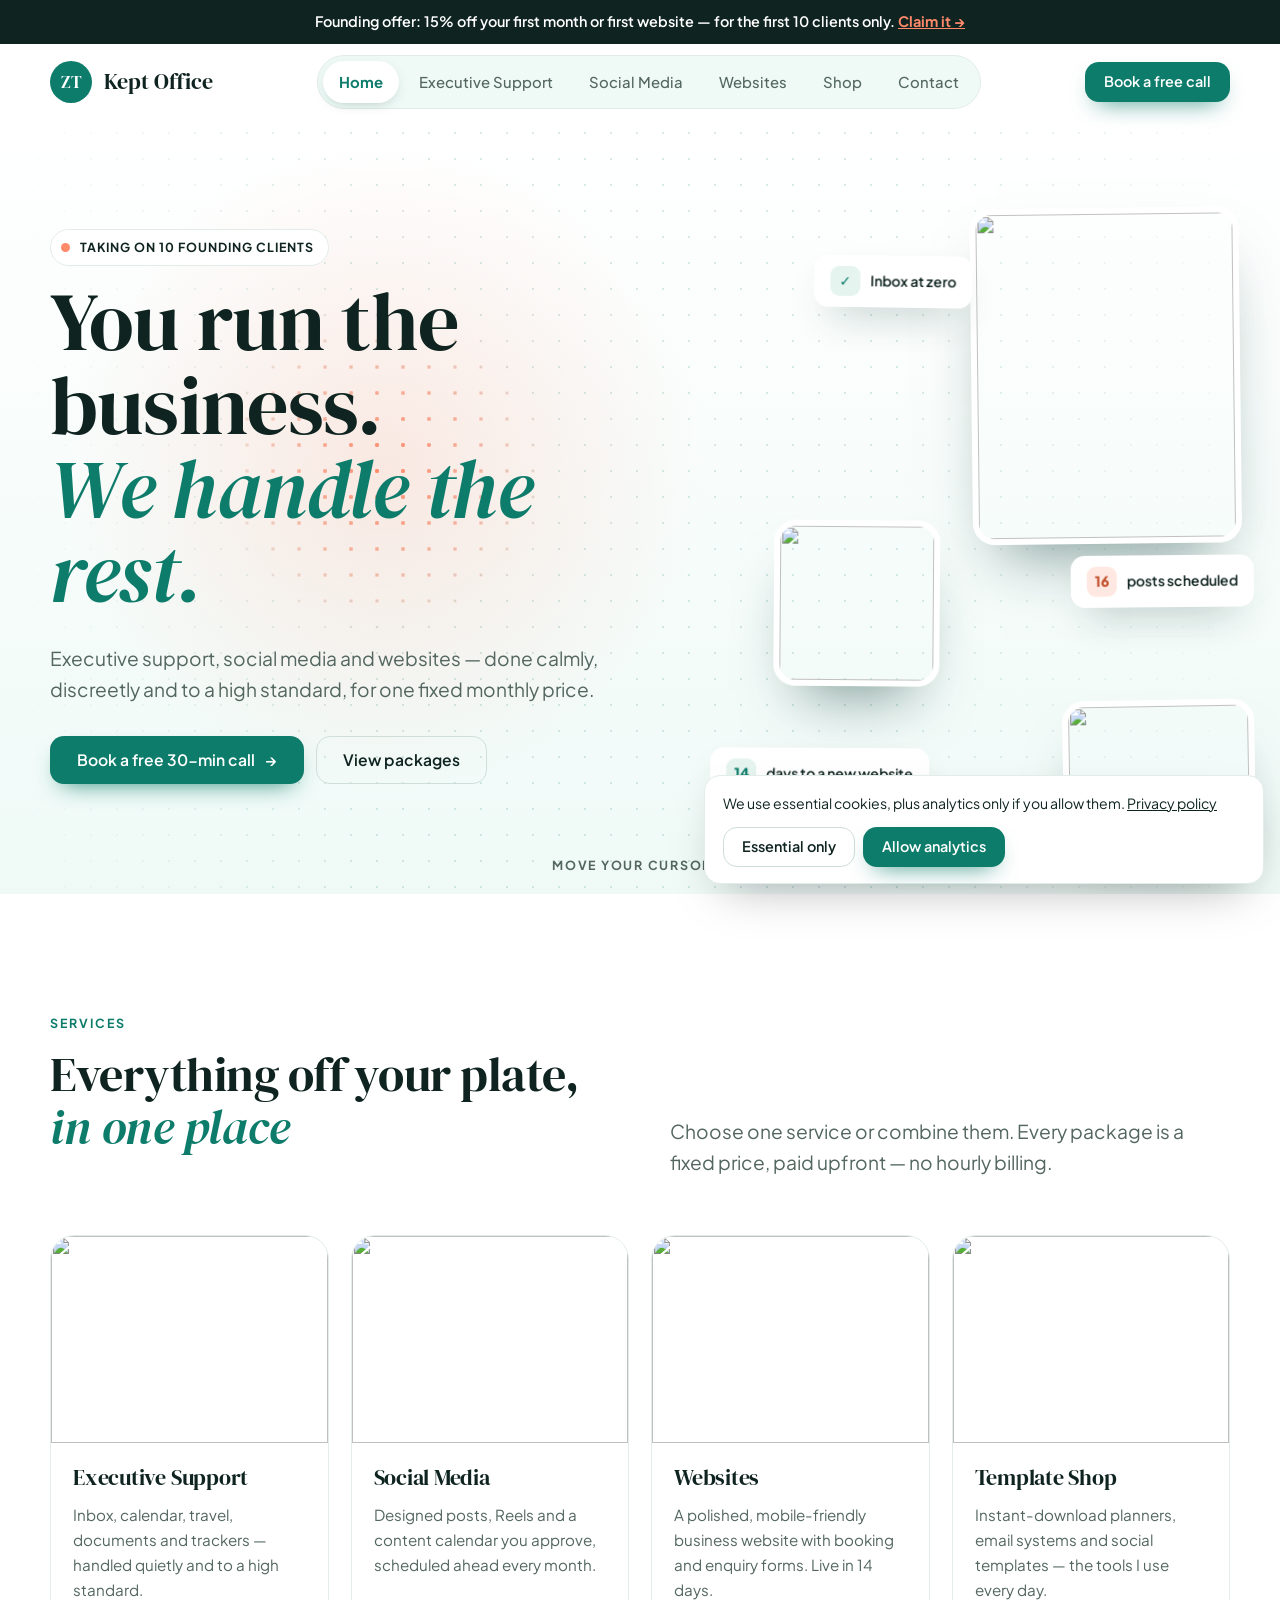
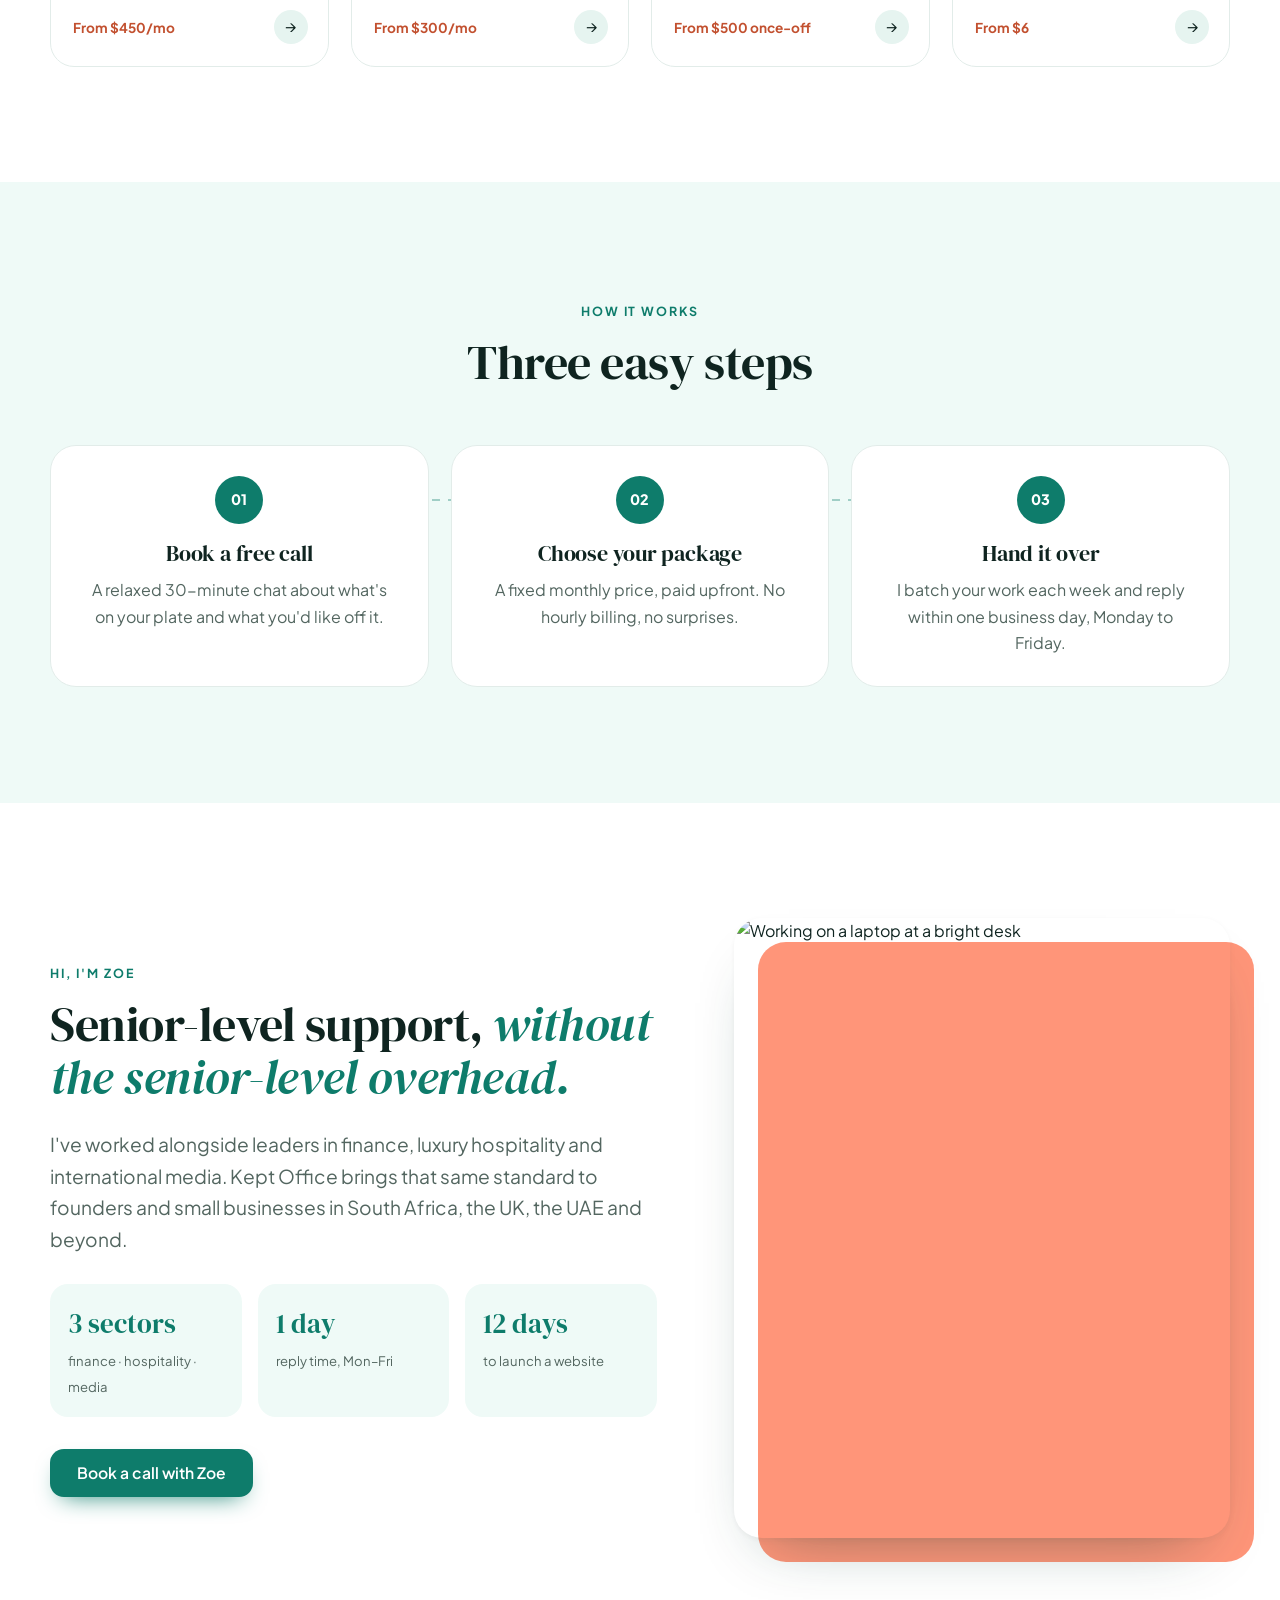
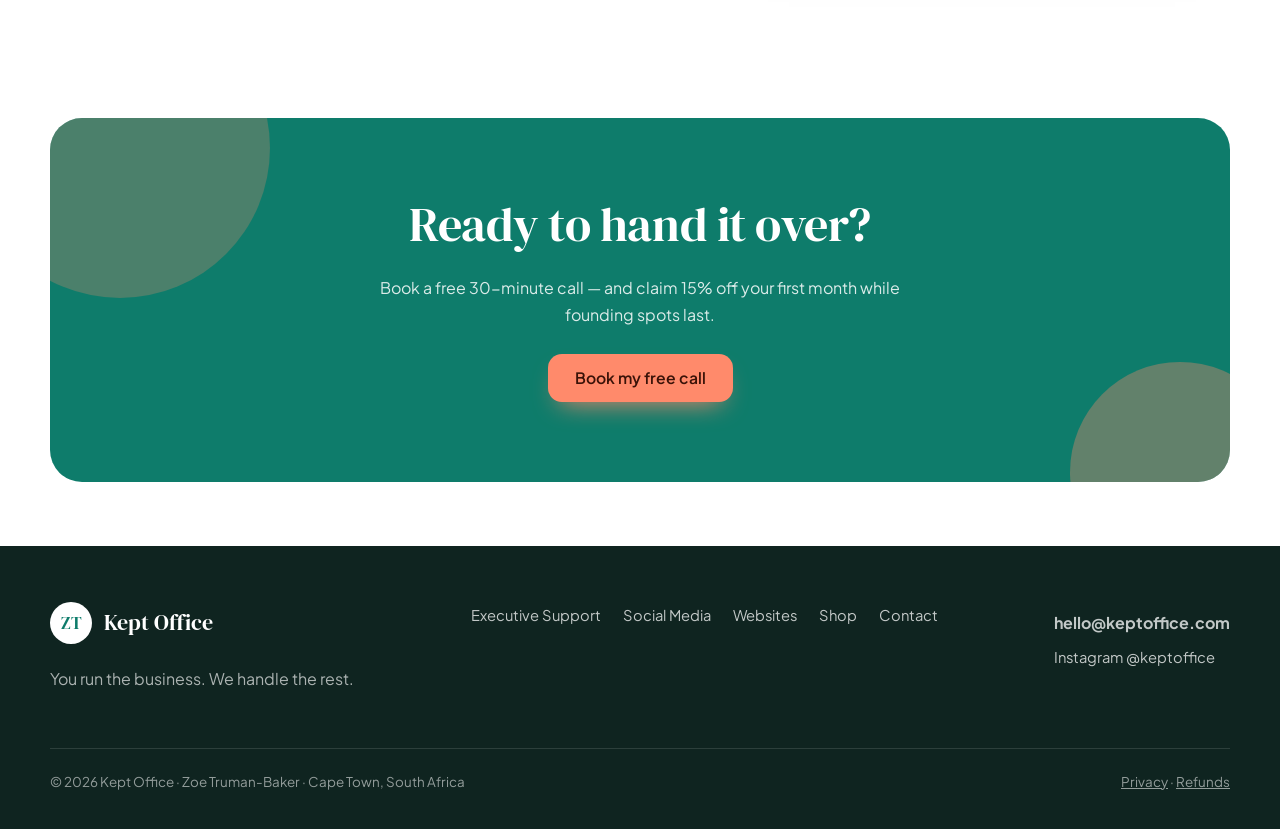
==== commit 5f45381e: "Shop: realistic product mock-ups with real sample content" ====
--- a/option-2-emerald/index.html
+++ b/option-2-emerald/index.html
@@ -12,8 +12,9 @@
   <link rel="icon" href="data:image/svg+xml,%3Csvg xmlns='http://www.w3.org/2000/svg' viewBox='0 0 48 48'%3E%3Ccircle cx='24' cy='24' r='24' fill='%230E7C6B'/%3E%3Ctext x='24' y='31' text-anchor='middle' font-family='Georgia' font-size='19' fill='%23fff'%3EZT%3C/text%3E%3C/svg%3E">
   <link rel="preconnect" href="https://fonts.googleapis.com">
   <link rel="preconnect" href="https://fonts.gstatic.com" crossorigin>
-  <link href="https://fonts.googleapis.com/css2?family=DM+Serif+Display:ital@0;1&family=Plus+Jakarta+Sans:wght@400;500;600;700;800&display=swap" rel="stylesheet">
+  <link href="https://fonts.googleapis.com/css2?family=DM+Serif+Display:ital@0;1&family=Plus+Jakarta+Sans:wght@400;500;600;700;800&family=Caveat:wght@500&display=swap" rel="stylesheet">
   <link rel="stylesheet" href="../shared/base.css">
+  <link rel="stylesheet" href="../shared/mockups.css">
   <link rel="stylesheet" href="styles.css">
 </head>
 <body>
@@ -317,6 +318,7 @@
   </footer>
 
   <script src="../shared/content.js"></script>
+  <script src="../shared/mockups.js"></script>
   <script src="../shared/app.js"></script>
   <script src="hero.js"></script>
 </body>
--- a/shared/mockups.css
+++ b/shared/mockups.css
@@ -0,0 +1,251 @@
+/* =========================================================
+   Kept Office — realistic shop mock-ups (see mockups.js)
+   Everything inside .mk is sized in container units (cqw),
+   so 1cqw = 1% of the mock-up's width.
+   ========================================================= */
+.mk {
+  --a: var(--pv-a, #0E7C6B); --b: var(--pv-b, #FF8A6B); --bg: var(--pv-bg, #F4F7F6); --ln: var(--pv-line, #D9E2E0);
+  --ink: #26252b; --soft: #7d7883;
+  position: relative; display: block; width: 100%; aspect-ratio: 300 / 210; overflow: hidden;
+  container-type: inline-size;
+  background:
+    radial-gradient(90% 70% at 25% 15%, rgba(255,255,255,.9), transparent 65%),
+    radial-gradient(60% 60% at 90% 100%, rgba(0,0,0,.05), transparent 70%),
+    var(--bg);
+  font-family: "Plus Jakarta Sans", system-ui, sans-serif; color: var(--ink); text-align: left; line-height: 1.35;
+  transition: transform .6s ease;
+}
+.mk * { box-sizing: border-box; }
+.mk b { font-weight: 700; }
+.mk img { display: block; width: 100%; height: 100%; object-fit: cover; }
+.mk ul, .mk ol { margin: 0; }
+.mk [style*="left"] { position: absolute; }
+.mk-hand { font-family: "Caveat", "Segoe Print", "Bradley Hand", cursive; color: #3a3550; font-weight: 500; }
+
+/* ---- paper ---- */
+.mk-paper { position: absolute; background: #fff; border-radius: .4cqw;
+  box-shadow: 0 .2cqw .5cqw rgba(40,20,20,.08), 0 2cqw 3.6cqw -1cqw rgba(60,30,30,.3); }
+.mk-brand { display: block; font-size: 1.35cqw; letter-spacing: .2em; font-weight: 700; color: var(--a); margin-bottom: 1cqw; }
+.mk-brand--gap { margin-top: 2cqw; }
+
+/* ---- desk props ---- */
+.mk-cup { position: absolute; width: 17cqw; aspect-ratio: 1; border-radius: 50%; background: #fff; z-index: 4;
+  box-shadow: 0 1.2cqw 2.4cqw -.6cqw rgba(60,30,30,.35), inset 0 -.4cqw .8cqw rgba(0,0,0,.06); }
+.mk-cup::before { content: ""; position: absolute; inset: 15%; border-radius: 50%;
+  background: radial-gradient(circle at 42% 38%, #a06a45 0, #6b3f25 45%, #3f2414 75%); box-shadow: 0 0 0 .7cqw #f4eee9; }
+.mk-cup::after { content: ""; position: absolute; right: -11%; top: 41%; width: 15%; height: 18%; border-radius: 0 50% 50% 0; background: #fff;
+  box-shadow: .4cqw .4cqw .8cqw rgba(0,0,0,.12); }
+.mk-pen { position: absolute; width: 30cqw; height: 1.4cqw; border-radius: 1cqw; z-index: 4;
+  background: linear-gradient(90deg, #c9a45c 0 4%, #1f1f22 4% 76%, #d8b66d 76% 80%, #1f1f22 80% 97%, #888 97%);
+  box-shadow: 0 1cqw 1.2cqw -.4cqw rgba(0,0,0,.4); }
+.mk-pencil { position: absolute; width: 34cqw; height: 1.4cqw; border-radius: 1cqw; z-index: 4;
+  background: linear-gradient(90deg, #f7f7f7 0 92%, #c8c8cc 92%); box-shadow: 0 1cqw 1.2cqw -.4cqw rgba(0,0,0,.35); }
+.mk-note { position: absolute; width: 14cqw; aspect-ratio: 1; z-index: 4; padding: 1.6cqw; background: #ffe9ae;
+  box-shadow: 0 1cqw 1.8cqw -.6cqw rgba(0,0,0,.3); font: 500 2.5cqw/1.1 "Caveat", cursive; color: #5b4a2a; font-style: normal; }
+.mk-badge { position: absolute; left: 3cqw; bottom: 3cqw; z-index: 6; max-width: 70%; white-space: nowrap; overflow: hidden; text-overflow: ellipsis;
+  padding: .9cqw 2.2cqw; border-radius: 99px; background: rgba(255,255,255,.94); box-shadow: 0 .5cqw 1.4cqw rgba(0,0,0,.12);
+  font-size: 2.3cqw; font-weight: 700; color: var(--ink); }
+
+/* ---- document ---- */
+.mk-doc { width: 44cqw; aspect-ratio: 1 / 1.414; padding: 4cqw 3.8cqw; overflow: hidden; z-index: 2; }
+.mk-doc--back { z-index: 1; background: #fbfafa; }
+.mk-doc__title { display: block; font-family: "DM Serif Display", Georgia, serif; font-weight: 400; font-size: 4cqw; line-height: 1.05; color: #1f1d24; margin-bottom: .8cqw; }
+.mk-doc__sub { display: block; font-size: 1.55cqw; color: var(--soft); padding-bottom: 1.6cqw; margin-bottom: 1.4cqw; border-bottom: .25cqw solid var(--ln); }
+.mk-doc__h { display: block; font-size: 1.75cqw; color: var(--a); margin: 1.4cqw 0 .5cqw; }
+.mk-doc__p { margin: 0; font-size: 1.6cqw; color: #55525a; }
+.mk-doc ol { padding-left: 2.4cqw; font-size: 1.7cqw; color: #46434b; }
+.mk-doc ol li { margin-bottom: 1.1cqw; padding-left: .4cqw; }
+.mk-doc ol li::marker { color: var(--a); font-weight: 700; }
+.mk-check { list-style: none; padding: 0; font-size: 1.7cqw; color: #46434b; }
+.mk-check li { position: relative; padding: .5cqw 0 .9cqw 3.2cqw; border-bottom: .2cqw dashed var(--ln); margin-bottom: .7cqw; }
+.mk-check li::before { content: ""; position: absolute; left: 0; top: .5cqw; width: 2cqw; height: 2cqw; border-radius: .5cqw; border: .25cqw solid var(--a); }
+.mk-check li.on::before { background: var(--a); }
+.mk-check li.on::after { content: ""; position: absolute; left: .65cqw; top: .85cqw; width: .7cqw; height: 1.1cqw; border: solid #fff; border-width: 0 .3cqw .3cqw 0; transform: rotate(45deg); }
+
+/* ---- laptop ---- */
+.mk-laptop { position: absolute; left: 12%; top: 6%; width: 76cqw; z-index: 2; }
+.mk-laptop__screen { background: #1c1c20; border-radius: 1.6cqw 1.6cqw .4cqw .4cqw; padding: 1.3cqw 1.3cqw 1.7cqw; box-shadow: 0 2.4cqw 4cqw -1.4cqw rgba(40,20,20,.45); }
+.mk-laptop__view { background: #fff; aspect-ratio: 16 / 10; overflow: hidden; border-radius: .3cqw; display: flex; flex-direction: column; }
+.mk-laptop__base { position: relative; height: 2.3cqw; margin: 0 -6cqw; border-radius: .3cqw .3cqw 2.6cqw 2.6cqw;
+  background: linear-gradient(#ececf0, #c3c3ca 70%, #a9a9b1); box-shadow: 0 1.6cqw 2.4cqw -1cqw rgba(0,0,0,.35); }
+.mk-laptop__base::before { content: ""; position: absolute; left: 42%; right: 42%; top: 0; height: .9cqw; border-radius: 0 0 1cqw 1cqw; background: #b3b3ba; }
+.mk-bar { flex: none; display: flex; align-items: center; gap: .6cqw; height: 3.4cqw; padding: 0 1.4cqw; background: #f1f0f3; border-bottom: .15cqw solid #e2e0e6; }
+.mk-bar i { width: 1cqw; height: 1cqw; border-radius: 50%; background: #ff5f57; }
+.mk-bar i:nth-child(2) { background: #febc2e; } .mk-bar i:nth-child(3) { background: #28c840; }
+.mk-bar span { flex: 1; text-align: center; font-size: 1.35cqw; color: #6d6a73; font-weight: 600; margin-right: 4cqw; }
+
+/* spreadsheet */
+.mk-ribbon { flex: none; display: flex; gap: 1cqw; padding: .9cqw 1.4cqw; border-bottom: .15cqw solid #e6e4ea; }
+.mk-ribbon i { width: 4cqw; height: 1.3cqw; border-radius: .3cqw; background: #e9e7ee; }
+.mk-ribbon i:first-child { background: var(--a); opacity: .85; }
+.mk-sheet { flex: 1; display: flex; gap: 1.4cqw; padding: 0; min-height: 0; }
+.mk-grid { border-collapse: collapse; font-size: 1.4cqw; flex: 1; align-self: flex-start; width: 100%; }
+.mk-grid th, .mk-grid td { border: .12cqw solid #e3e1e8; padding: .55cqw .9cqw; text-align: left; white-space: nowrap; }
+.mk-grid th { width: 3cqw; background: #f6f5f8; color: #9a96a1; font-weight: 600; text-align: center; }
+.mk-grid__abc th { background: #f6f5f8; }
+.mk-grid__hd td { background: var(--a); color: #fff; font-weight: 700; }
+.mk-grid__tot td { background: color-mix(in srgb, var(--a) 12%, #fff); font-weight: 700; }
+.mk-sheet--chart .mk-grid { flex: 1.3; }
+.mk-chart { flex: 1; margin: 1.2cqw 1.4cqw 1.2cqw 0; padding: 1.2cqw; border: .15cqw solid #e6e4ea; border-radius: .6cqw; display: flex; flex-direction: column; }
+.mk-chart b { font-size: 1.35cqw; }
+.mk-chart__bars { flex: 1; display: flex; align-items: flex-end; gap: 1.2cqw; padding: 1cqw .4cqw 2cqw; border-bottom: .15cqw solid #ddd; }
+.mk-chart__bars span { flex: 1; position: relative; border-radius: .4cqw .4cqw 0 0; background: linear-gradient(var(--b), var(--a)); }
+.mk-chart__bars i { position: absolute; bottom: -2.2cqw; left: 0; right: 0; text-align: center; font-size: 1.2cqw; font-style: normal; color: var(--soft); }
+.mk-tabsbar { flex: none; margin-top: auto; display: flex; gap: .4cqw; padding: .5cqw 1.4cqw; background: #f6f5f8; border-top: .15cqw solid #e6e4ea; font-size: 1.2cqw; color: var(--soft); }
+.mk-tabsbar span { padding: .3cqw 1.2cqw; border-radius: .3cqw; }
+.mk-tabsbar .on { background: #fff; color: var(--a); font-weight: 700; box-shadow: 0 .1cqw .3cqw rgba(0,0,0,.1); }
+
+/* workspace apps (dashboard + mail) */
+.mk-app { flex: 1; display: flex; min-height: 0; }
+.mk-side { width: 22%; flex: none; padding: 1.4cqw 1.2cqw; background: #f7f6f3; display: flex; flex-direction: column; gap: .5cqw; font-size: 1.35cqw; color: #5d5964; }
+.mk-side b { font-size: 1.35cqw; margin-bottom: .6cqw; color: var(--ink); }
+.mk-side span { padding: .45cqw .8cqw; border-radius: .4cqw; display: flex; justify-content: space-between; }
+.mk-side .on { background: #e9e6ee; color: var(--ink); font-weight: 700; }
+.mk-side em { font-style: normal; color: var(--soft); font-weight: 600; }
+.mk-main { flex: 1; padding: 1.8cqw 2cqw; min-width: 0; }
+.mk-main__title { display: block; font-family: "DM Serif Display", Georgia, serif; font-weight: 400; font-size: 3cqw; margin-bottom: 1.4cqw; }
+.mk-kanban { display: grid; grid-template-columns: repeat(3, 1fr); gap: 1.2cqw; }
+.mk-col { display: flex; flex-direction: column; gap: .8cqw; }
+.mk-col__h { display: flex; align-items: center; gap: .6cqw; font-size: 1.35cqw; font-weight: 700; }
+.mk-col__h em { font-style: normal; color: var(--soft); font-weight: 600; }
+.mk-col__h i { width: 1cqw; height: 1cqw; border-radius: 50%; }
+.mk-card { display: block; padding: 1cqw 1cqw 1.6cqw; border: .15cqw solid #e6e4ea; border-radius: .6cqw; background: #fff; font-size: 1.3cqw; box-shadow: 0 .2cqw .5cqw rgba(0,0,0,.05); }
+.mk-card i { display: block; width: 45%; height: .8cqw; border-radius: 1cqw; margin-top: .8cqw; opacity: .55; }
+.t0 { background: #c9c3d1; } .t1 { background: var(--b); } .t2 { background: var(--a); }
+.mk-side--mail .mk-compose { justify-content: center; margin-bottom: .6cqw; padding: .8cqw; border-radius: 1.6cqw; background: var(--a); color: #fff; font-weight: 700; }
+.mk-main--mail { padding: 0; display: flex; flex-direction: column; }
+.mk-zero { padding: 1.2cqw 1.8cqw; background: color-mix(in srgb, var(--a) 10%, #fff); color: var(--a); font-size: 1.45cqw; font-weight: 700; }
+.mk-msg { display: grid; grid-template-columns: 22% 1fr auto; gap: 1cqw; align-items: center; padding: 1.15cqw 1.8cqw; border-bottom: .15cqw solid #eeedf1; font-size: 1.35cqw; }
+.mk-msg span { color: #5d5964; overflow: hidden; white-space: nowrap; text-overflow: ellipsis; }
+.mk-tag { font-style: normal; font-size: 1.1cqw; font-weight: 700; padding: .25cqw .9cqw; border-radius: 1cqw; background: #eeedf1; color: #6d6a73; }
+.mk-tag--action { background: color-mix(in srgb, var(--b) 30%, #fff); color: #8a3b2b; }
+.mk-tag--done { background: color-mix(in srgb, var(--a) 18%, #fff); color: var(--a); }
+
+/* ---- calendar ---- */
+.mk-cal { width: 82cqw; padding: 2.6cqw 3cqw 3cqw; z-index: 2; }
+.mk-cal__head { display: flex; align-items: baseline; justify-content: space-between; margin-bottom: 1.4cqw; }
+.mk-cal__head b { font-family: "DM Serif Display", Georgia, serif; font-weight: 400; font-size: 5cqw; color: var(--a); line-height: 1; }
+.mk-cal__head span { font-size: 1.4cqw; letter-spacing: .22em; font-weight: 700; color: var(--soft); }
+.mk-cal__days, .mk-cal__grid { display: grid; grid-template-columns: repeat(7, 1fr); }
+.mk-cal__days span { font-size: 1.3cqw; font-weight: 700; text-transform: uppercase; letter-spacing: .1em; color: var(--soft); padding: 0 0 .6cqw .6cqw; }
+.mk-cal__grid { border-top: .15cqw solid var(--ln); border-left: .15cqw solid var(--ln); }
+.mk-cal__grid span { height: 8.6cqw; padding: .6cqw; border-right: .15cqw solid var(--ln); border-bottom: .15cqw solid var(--ln); display: flex; flex-direction: column; gap: .5cqw; }
+.mk-cal__grid .off { background: #faf9fa; }
+.mk-cal__grid em { font-style: normal; font-size: 1.3cqw; font-weight: 700; color: #6d6a73; }
+.mk-pill { font-style: normal; font-size: 1.15cqw; font-weight: 700; padding: .25cqw .7cqw; border-radius: .5cqw; align-self: flex-start; }
+.mk-pill--0 { background: color-mix(in srgb, var(--a) 16%, #fff); color: var(--a); }
+.mk-pill--1 { background: color-mix(in srgb, var(--b) 32%, #fff); color: #8a3b2b; }
+.mk-pill--2 { background: #efedf3; color: #5d5964; }
+
+/* ---- social posts ---- */
+.mk-sq { width: 32cqw; aspect-ratio: 1; border-radius: .6cqw; overflow: hidden; background: #fff; padding: 0;
+  box-shadow: 0 .3cqw .6cqw rgba(0,0,0,.08), 0 2.4cqw 4cqw -1.4cqw rgba(60,30,30,.45); }
+.mk-sq__in { position: relative; display: block; width: 100%; height: 100%; }
+.mk-sq__in > img { position: absolute; inset: 0; }
+.mk-shade { position: absolute; inset: 0; background: linear-gradient(180deg, transparent 35%, rgba(20,15,20,.72)); }
+.mk-sq__body { position: absolute; inset: 0; padding: 3cqw; display: flex; flex-direction: column; justify-content: flex-end; gap: 1cqw; }
+.mk-sq__text { font-family: "DM Serif Display", Georgia, serif; font-weight: 400; font-size: 3.6cqw; line-height: 1.08; }
+.mk-sq__quote { font-family: "DM Serif Display", Georgia, serif; font-weight: 400; font-style: italic; font-size: 3.8cqw; line-height: 1.15; }
+.mk-sq__body small { font-size: 1.4cqw; font-weight: 700; letter-spacing: .12em; text-transform: uppercase; opacity: .85; }
+.mk-sq--photo { color: #fff; }
+.mk-sq--soft { background: color-mix(in srgb, var(--b) 28%, #fff); color: var(--ink); }
+.mk-sq--accent { background: var(--a); color: #fff; }
+.mk-sq--paper { background: #fff; color: var(--ink); }
+.mk-sq--soft .mk-sq__body, .mk-sq--accent .mk-sq__body { justify-content: center; text-align: center; align-items: center; }
+.mk-sq--paper .mk-sq__body { justify-content: center; border: .8cqw solid color-mix(in srgb, var(--a) 14%, #fff); }
+.mk-sq--paper .mk-sq__text { color: var(--a); }
+
+/* ---- phones / stories ---- */
+.mk-phone { width: 21cqw; aspect-ratio: 9 / 19; padding: .9cqw; border-radius: 3.2cqw; background: #141416;
+  box-shadow: inset 0 0 0 .25cqw #3a3a3f, 0 2.4cqw 4cqw -1.4cqw rgba(40,20,20,.5); }
+.mk-phone--lg { width: 23cqw; }
+.mk-phone__screen { position: relative; display: block; width: 100%; height: 100%; border-radius: 2.4cqw; overflow: hidden; background: #000; }
+.mk-story { position: absolute; inset: 0; display: block; color: #fff; }
+.mk-story > img { position: absolute; inset: 0; }
+.mk-story--accent { background: linear-gradient(160deg, var(--a), color-mix(in srgb, var(--a) 55%, var(--b))); }
+.mk-story__top { position: absolute; top: 1.4cqw; left: 1.2cqw; right: 1.2cqw; display: flex; gap: .5cqw; }
+.mk-story__top i { flex: 1; height: .35cqw; border-radius: 1cqw; background: rgba(255,255,255,.5); }
+.mk-story__top i:first-child { background: #fff; }
+.mk-story__who { position: absolute; top: 2.6cqw; left: 1.2cqw; display: flex; align-items: center; gap: .6cqw; font-size: 1.2cqw; font-weight: 700; text-shadow: 0 .1cqw .4cqw rgba(0,0,0,.4); }
+.mk-story__who i { width: 2.2cqw; height: 2.2cqw; border-radius: 50%; background: var(--b); border: .25cqw solid #fff; }
+.mk-poll { position: absolute; left: 1.8cqw; right: 1.8cqw; top: 46%; padding: 1.4cqw; border-radius: 1.4cqw; background: #fff; color: var(--ink); text-align: center; box-shadow: 0 .6cqw 1.6cqw rgba(0,0,0,.25); }
+.mk-poll b { display: block; font-size: 1.4cqw; margin-bottom: 1cqw; }
+.mk-poll span { display: grid; grid-template-columns: 1fr 1fr; gap: .6cqw; }
+.mk-poll i { font-style: normal; font-size: 1.3cqw; font-weight: 700; padding: .7cqw 0; border-radius: .8cqw; background: #f1eff4; color: var(--a); }
+.mk-ask { position: absolute; left: 1.8cqw; right: 1.8cqw; top: 34%; border-radius: 1.4cqw; overflow: hidden; background: #fff; text-align: center; box-shadow: 0 .6cqw 1.6cqw rgba(0,0,0,.25); }
+.mk-ask b { display: block; padding: 1.4cqw 1.2cqw; font-size: 1.45cqw; color: #fff; background: var(--b); }
+.mk-ask i { display: block; padding: 1.2cqw; font-size: 1.25cqw; font-style: normal; color: #9a96a1; }
+.mk-story__cta { position: absolute; left: 0; right: 0; bottom: 0; padding: 6cqw 1.8cqw 2.4cqw; background: linear-gradient(transparent, rgba(0,0,0,.65)); display: flex; flex-direction: column; gap: .5cqw; }
+.mk-story__cta b { font-family: "DM Serif Display", Georgia, serif; font-weight: 400; font-size: 3cqw; }
+.mk-story__cta small { align-self: flex-start; font-size: 1.2cqw; font-weight: 700; padding: .4cqw 1cqw; border-radius: 1cqw; background: #fff; color: var(--ink); }
+
+/* ---- paper planner spread ---- */
+.mk-spread { display: flex; width: 76cqw; z-index: 2; filter: drop-shadow(0 2cqw 2cqw rgba(60,30,30,.28)); }
+.mk-page { flex: 1; aspect-ratio: 1 / 1.3; background: #fff; padding: 3cqw 3cqw; overflow: hidden; }
+.mk-page:first-child { border-radius: .6cqw 0 0 .6cqw; background: linear-gradient(90deg, #fff 85%, #f2efef); }
+.mk-page:last-child { border-radius: 0 .6cqw .6cqw 0; background: linear-gradient(270deg, #fff 85%, #f2efef); }
+.mk-rings { width: 2cqw; flex: none; background: repeating-linear-gradient(180deg, transparent 0 1.6cqw, #9b98a0 1.6cqw 2.4cqw, transparent 2.4cqw 4cqw), linear-gradient(90deg, #f2efef, #e8e4e4, #f2efef); }
+.mk-hand--lg { display: block; font-size: 3.6cqw; color: var(--a); margin: -.4cqw 0 1cqw; }
+.mk-day { border-top: .2cqw solid var(--ln); padding: .8cqw 0 .4cqw; }
+.mk-day b { display: block; font-size: 1.3cqw; letter-spacing: .14em; text-transform: uppercase; color: var(--soft); }
+.mk-day .mk-hand, .mk-line .mk-hand { display: block; font-size: 2.4cqw; line-height: 1.25; border-bottom: .15cqw solid #f0eded; }
+.mk-day > span:last-child { display: block; height: 2.4cqw; border-bottom: .15cqw solid #f0eded; }
+.mk-line { display: flex; gap: 1cqw; align-items: baseline; }
+.mk-line em { font-style: normal; font-weight: 700; font-size: 1.5cqw; color: var(--a); }
+.mk-line .mk-hand { flex: 1; }
+.mk-habit { display: flex; align-items: center; gap: .7cqw; margin-bottom: .7cqw; font-size: 1.3cqw; color: var(--soft); }
+.mk-habit span { width: 6cqw; }
+.mk-habit i { width: 1.9cqw; height: 1.9cqw; border-radius: 50%; border: .2cqw solid var(--ln); }
+.mk-habit i.on { background: var(--b); border-color: var(--b); }
+.mk-lines { height: 10cqw; background: repeating-linear-gradient(180deg, transparent 0 2.3cqw, #f0eded 2.3cqw 2.45cqw); }
+
+/* ---- 90-day goals ---- */
+.mk-goal { margin: 1.2cqw 0 1.6cqw; }
+.mk-goal span { display: flex; justify-content: space-between; font-size: 1.6cqw; margin-bottom: .6cqw; }
+.mk-goal em { font-style: normal; font-weight: 700; color: var(--a); }
+.mk-goal i { display: block; height: 1.2cqw; border-radius: 1cqw; background: #f1eef0; overflow: hidden; }
+.mk-goal s { display: block; height: 100%; border-radius: 1cqw; background: linear-gradient(90deg, var(--b), var(--a)); }
+.mk-weeks { display: grid; grid-template-columns: repeat(6, 1fr); gap: .7cqw; }
+.mk-weeks i { font-style: normal; text-align: center; font-size: 1.3cqw; font-weight: 700; padding: .6cqw 0; border-radius: .5cqw; border: .2cqw solid var(--ln); color: var(--soft); }
+.mk-weeks i.on { background: var(--a); border-color: var(--a); color: #fff; }
+
+/* ---- tablet (digital planner) ---- */
+.mk-tablet { width: 74cqw; padding: 1.8cqw; border-radius: 3.2cqw; background: #1b1b1f; z-index: 2;
+  box-shadow: inset 0 0 0 .3cqw #3a3a40, 0 2.4cqw 4cqw -1.4cqw rgba(40,20,20,.5); }
+.mk-tablet__view { display: flex; aspect-ratio: 4 / 3; border-radius: 1.4cqw; overflow: hidden; background: #fffdfb; }
+.mk-daily { flex: 1; display: grid; grid-template-columns: 1fr 1fr; gap: 2.4cqw; padding: 3cqw; }
+.mk-daily__date { display: block; font-family: "DM Serif Display", Georgia, serif; font-weight: 400; font-size: 7cqw; line-height: 1; color: var(--ink); margin-bottom: 1.4cqw; }
+.mk-slot { display: flex; gap: 1.2cqw; align-items: baseline; border-bottom: .15cqw solid #efeaea; padding: .5cqw 0; }
+.mk-slot em { font-style: normal; font-size: 1.3cqw; font-weight: 700; color: var(--soft); width: 5cqw; }
+.mk-slot .mk-hand, .mk-daily .mk-check .mk-hand { font-size: 2.3cqw; }
+.mk-daily .mk-check li { padding-top: 0; }
+.mk-mtabs { width: 6cqw; flex: none; display: flex; flex-direction: column; gap: .4cqw; padding: 2cqw 0; background: #f6f1f1; }
+.mk-mtabs span { font-size: 1.2cqw; font-weight: 700; text-align: center; padding: .7cqw 0; color: var(--soft); border-radius: .6cqw 0 0 .6cqw; margin-left: .8cqw; background: color-mix(in srgb, var(--b) 18%, #fff); }
+.mk-mtabs .on { background: var(--a); color: #fff; }
+
+/* ---- invoice ---- */
+.mk-inv { width: 46cqw; }
+.mk-inv__top { display: flex; justify-content: space-between; align-items: center; margin-bottom: 2.2cqw; }
+.mk-logo { display: grid; place-items: center; width: 7cqw; height: 7cqw; border-radius: 50%; border: .2cqw dashed var(--a); font-size: 1.1cqw; font-weight: 700; color: var(--a); text-align: center; line-height: 1.2; }
+.mk-inv .mk-doc__title { font-size: 4.6cqw; color: var(--a); margin: 0; }
+.mk-inv__meta { display: flex; justify-content: space-between; gap: 2cqw; font-size: 1.45cqw; margin-bottom: 2.2cqw; }
+.mk-inv__meta em { display: block; font-style: normal; font-size: 1.15cqw; font-weight: 700; letter-spacing: .14em; text-transform: uppercase; color: var(--soft); }
+.mk-inv__meta span:last-child { text-align: right; }
+.mk-inv__row { display: flex; justify-content: space-between; gap: 2cqw; font-size: 1.45cqw; padding: .9cqw 0; border-bottom: .15cqw solid #eeeaee; }
+.mk-inv__row--hd { font-size: 1.15cqw; font-weight: 700; letter-spacing: .12em; text-transform: uppercase; color: #fff; background: var(--a); padding: .8cqw 1cqw; border: 0; border-radius: .4cqw; }
+.mk-inv__sum { display: grid; grid-template-columns: 1fr auto; gap: .6cqw 3cqw; width: 70%; margin: 1.8cqw 0 0 auto; font-size: 1.45cqw; }
+.mk-inv__sum b { font-size: 1.9cqw; padding-top: .7cqw; border-top: .2cqw solid var(--ink); }
+.mk-inv__thanks { display: block; margin-top: 3cqw; font-family: "Caveat", cursive; font-size: 2.6cqw; color: var(--a); }
+
+/* ---- placement inside the shop ---- */
+.prod__preview .mk, .bundle__preview .mk { height: 100%; }
+.prod:hover .prod__preview .mk { transform: scale(1.04); }
+.bundle__preview { aspect-ratio: 300 / 210; }
+.prod__body { flex: 1; align-content: start; }
+.prod__fmt { font-size: .8rem; color: var(--muted); }
+.prod__foot { display: flex; align-items: center; justify-content: space-between; gap: 8px; margin-top: 8px; }
+.prod__price small { font-weight: 500; font-size: .78rem; color: var(--muted); }
+.prod__view { font-size: .8rem; font-weight: 700; padding: 6px 12px; border-radius: 999px; background: var(--chip-bg); color: var(--ink); transition: background .2s, color .2s; }
+.prod:hover .prod__view, .prod:focus-visible .prod__view { background: var(--accent); color: var(--accent-ink, #fff); }
+.pmodal__preview { display: grid; align-items: center; background: var(--pv-bg, var(--chip-bg)); }
+@media (prefers-reduced-motion: reduce) { .mk { transition: none; } }
